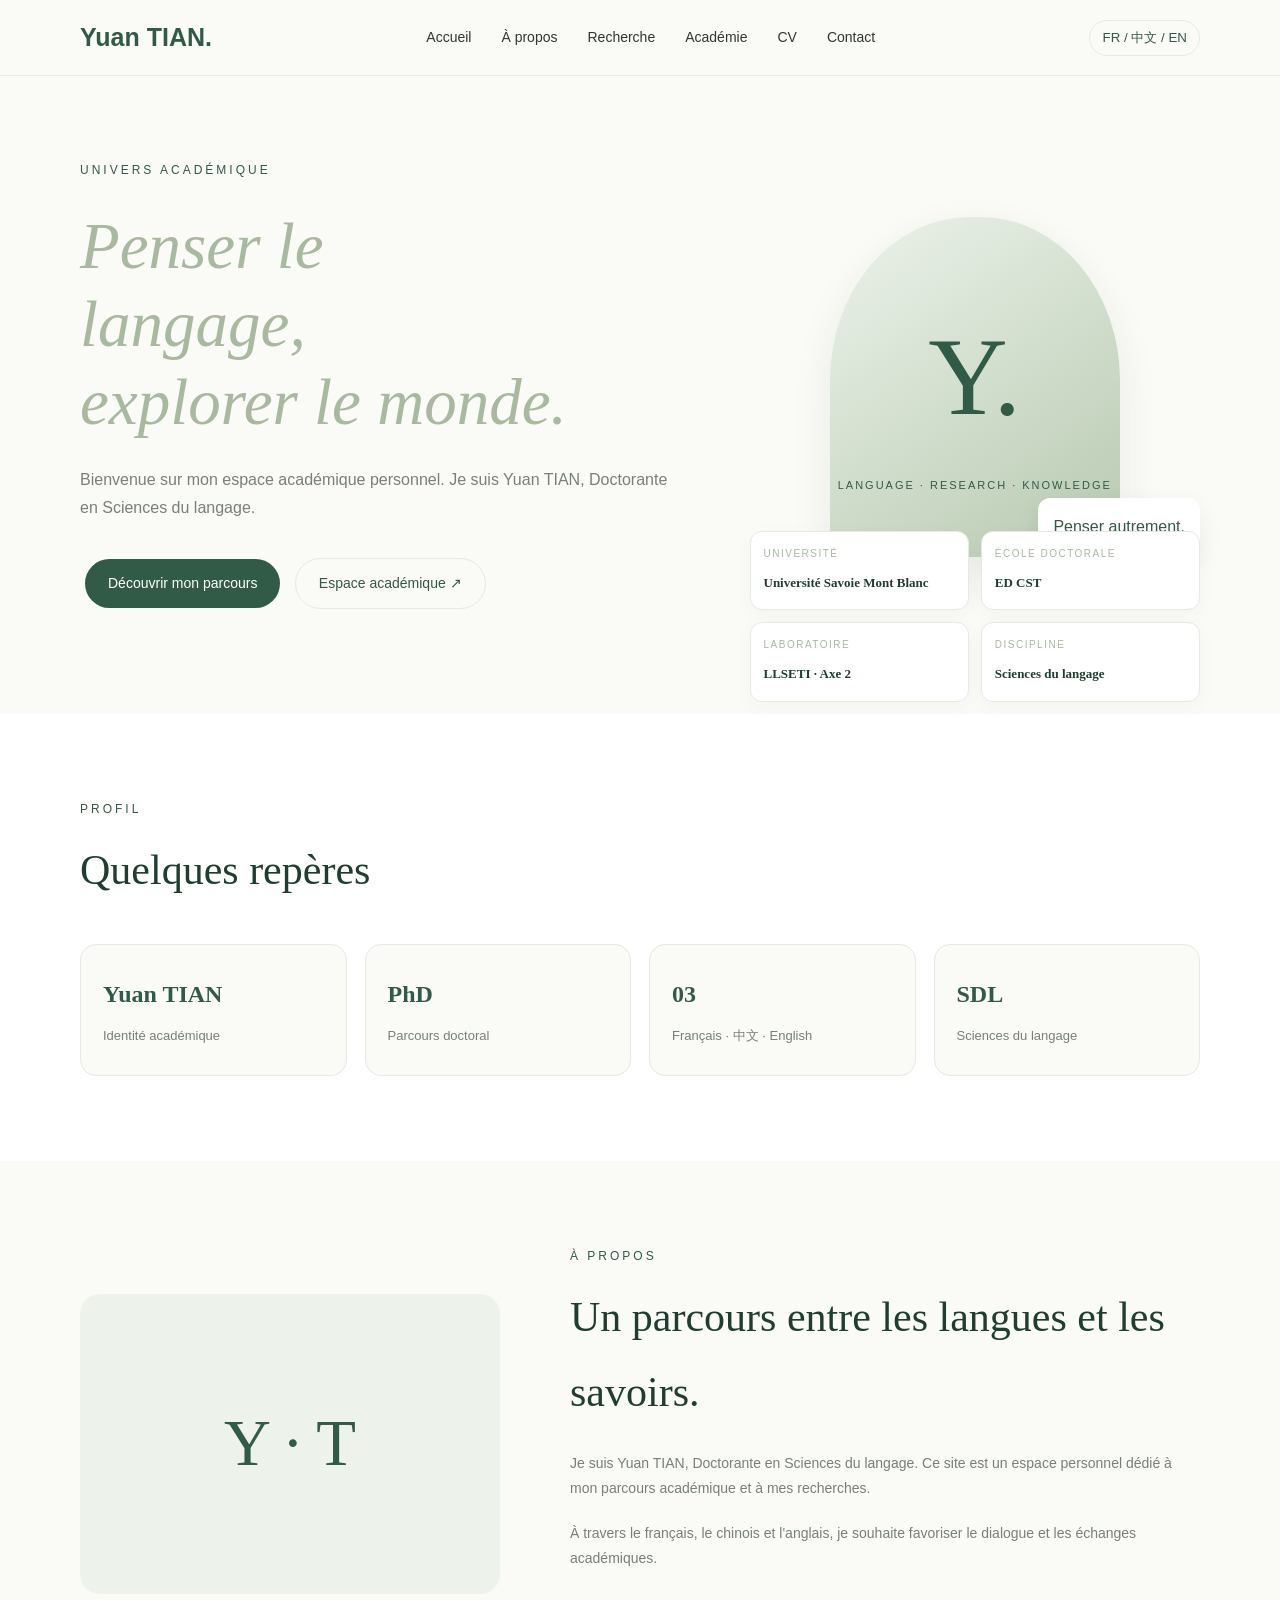
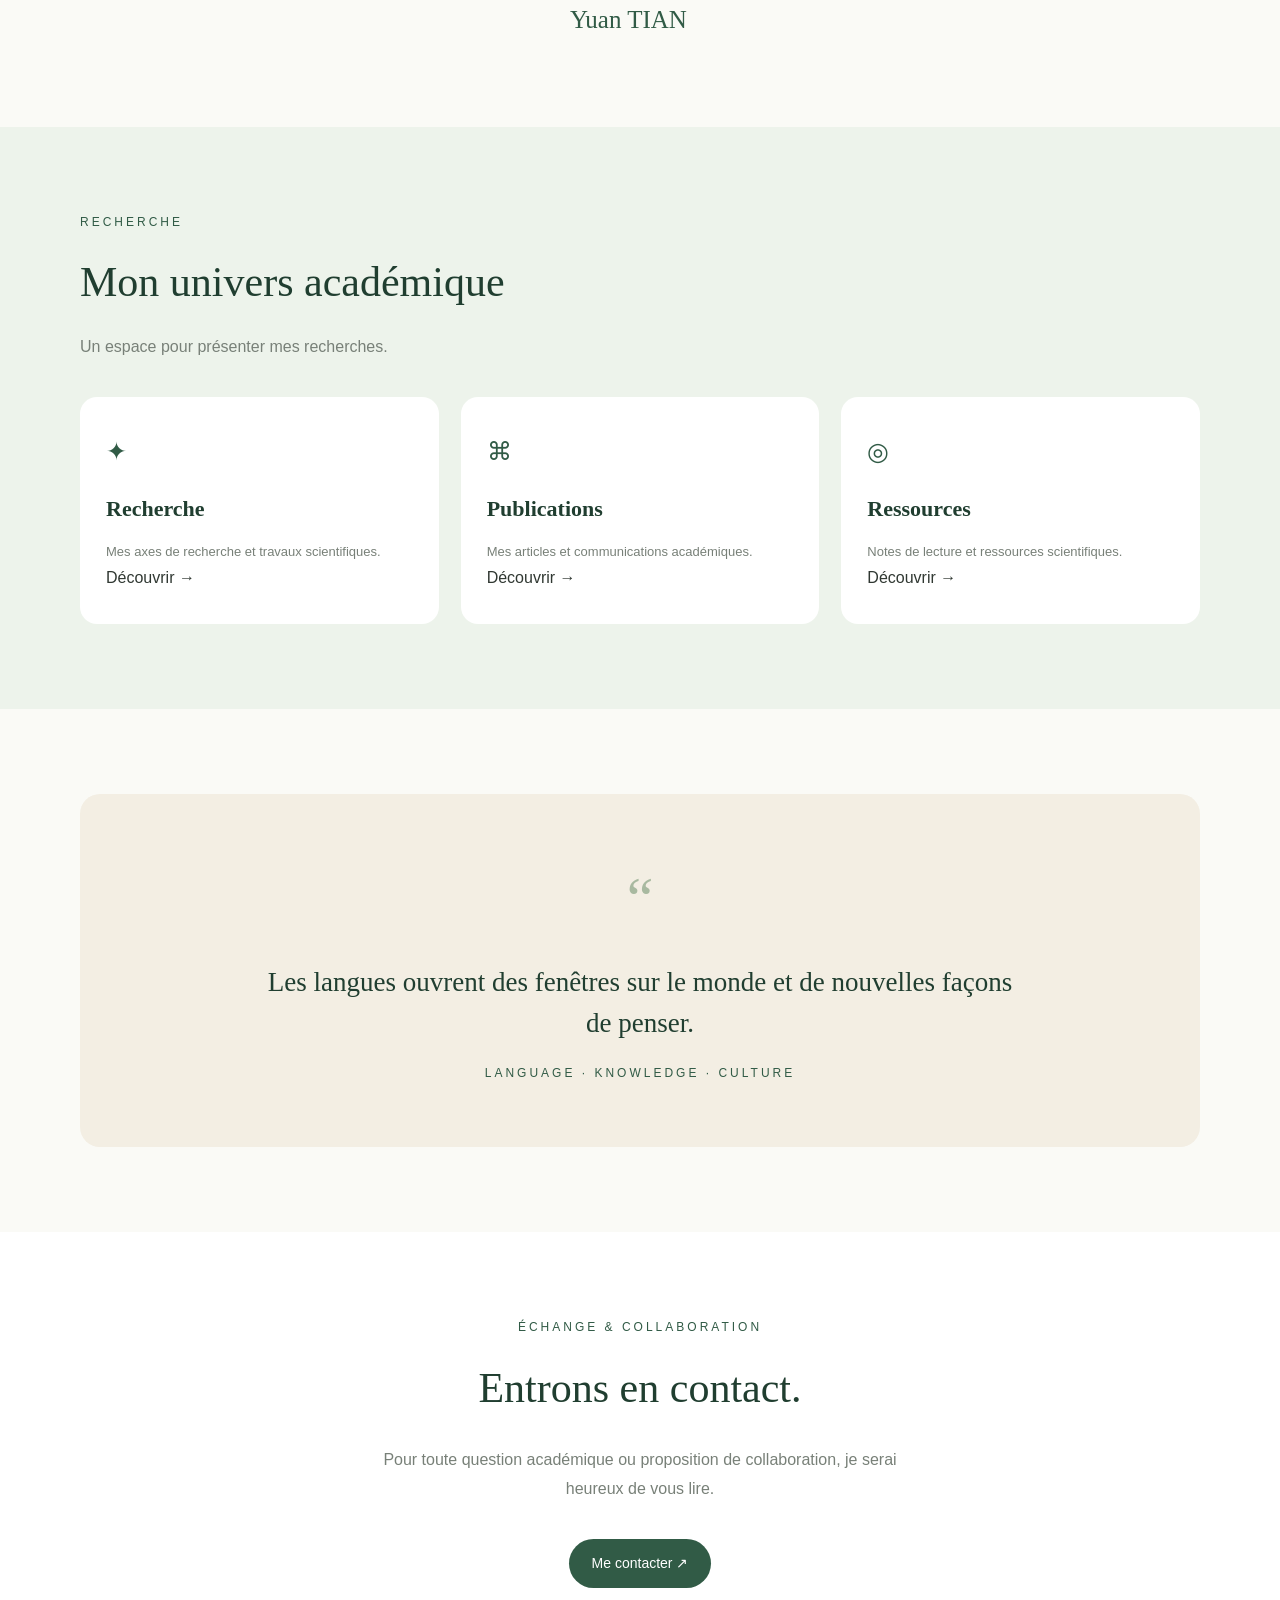
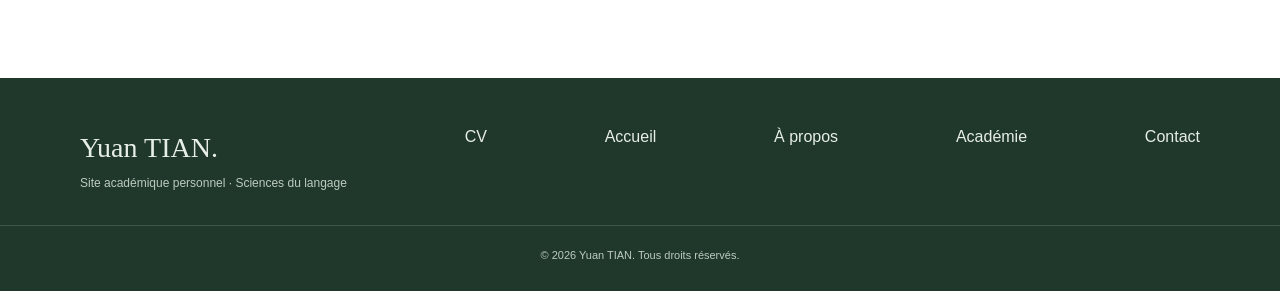
==== index.html @ 0dffac97 "Update index.html" ====
<!DOCTYPE html>
<html lang="fr">
<head>
<meta charset="UTF-8">
<meta name="viewport" content="width=device-width, initial-scale=1.0">
<title>Yuan TIAN | Sciences du langage</title>
<style>
:root {
  --bg:#fafaf6;
  --green:#315b46;
  --dark:#203e30;
  --sage:#a8b9a0;
  --light:#edf3eb;
  --cream:#f3eee3;
  --text:#303832;
  --muted:#788078;
  --border:#e7e9e1;
}
* {margin:0;padding:0;box-sizing:border-box}
html {scroll-behavior:smooth}
body {
  font-family:Arial,sans-serif;
  background:var(--bg);
  color:var(--text);
  line-height:1.8;
}
a {text-decoration:none;color:inherit}
.container {width:90%;max-width:1120px;margin:auto}

.navbar {
  position:fixed;top:0;left:0;width:100%;
  z-index:1000;background:rgba(250,250,246,.95);
  border-bottom:1px solid var(--border);
}
.nav-inner {
  height:75px;display:flex;
  align-items:center;justify-content:space-between;
}
.logo {font-size:25px;color:var(--green);font-weight:bold}
.nav-links {display:flex;gap:30px}
.nav-links a {font-size:14px;position:relative}
.nav-links a:hover {color:var(--green)}
.nav-links a:after {
  content:"";position:absolute;bottom:-7px;left:0;
  width:0;height:2px;background:var(--green);
  transition:.3s;
}
.nav-links a:hover:after {width:100%}
.language {
  border:1px solid var(--border);border-radius:30px;
  padding:8px 12px;background:transparent;
  color:var(--green);cursor:pointer;
}
.menu-toggle {display:none;border:0;background:none;font-size:24px;color:var(--green)}

.hero {padding:160px 0 100px}
.hero-grid {
  display:grid;grid-template-columns:1.15fr .85fr;
  gap:60px;align-items:center;
}
.eyebrow {color:var(--green);letter-spacing:3px;font-size:12px;margin-bottom:25px}
h1 {
  font-family:Georgia,serif;font-size:65px;
  font-weight:normal;line-height:1.2;
  color:var(--dark);margin-bottom:25px;
}
h1 span {color:var(--sage);font-style:italic}
.hero-description {color:var(--muted);font-size:16px;margin-bottom:30px}
.btn {
  display:inline-block;padding:12px 23px;
  border-radius:30px;margin:5px;font-size:14px;
  transition:.3s;
}
.btn-primary {background:var(--green);color:white}
.btn-primary:hover {background:var(--dark);transform:translateY(-3px)}
.btn-outline {border:1px solid var(--border);color:var(--green)}
.btn-outline:hover {background:var(--light)}

.hero-visual {
  min-height:400px;display:flex;
  justify-content:center;align-items:center;
  position:relative;
}
.visual-content {
  width:290px;height:340px;
  border-radius:48% 48% 15px 15px;
  background:linear-gradient(145deg,#edf3eb,#b7c9b0);
  display:flex;flex-direction:column;
  align-items:center;justify-content:center;
  box-shadow:0 15px 40px #315b4615;
}
.visual-symbol {font-family:Georgia,serif;font-size:110px;color:var(--green)}
.visual-caption {font-size:11px;color:var(--green);letter-spacing:2px}
.floating-note {
  position:absolute;bottom:30px;right:0;
  background:white;padding:15px;border-radius:12px;
  color:var(--green);box-shadow:0 8px 25px #00000010;
}
.academic-info {
  position:absolute;
  left:0;
  bottom:-115px;
  width:100%;
  display:grid;
  grid-template-columns:1fr 1fr;
  gap:12px;
}

.academic-info-item {
  background:white;
  padding:13px;
  border:1px solid var(--border);
  border-radius:12px;
  box-shadow:0 5px 20px #00000008;
}

.academic-info-item span {
  display:block;
  font-size:10px;
  letter-spacing:1.5px;
  color:var(--sage);
  margin-bottom:5px;
}

.academic-info-item strong {
  font-family:Georgia,serif;
  font-size:13px;
  color:var(--dark);
}

@media(max-width:650px) {
  .academic-info {
    position:relative;
    bottom:auto;
    margin-top:20px;
  }

  .hero-visual {
    margin-bottom:20px;
  }
}
section {padding:85px 0}
.section-label {color:var(--green);font-size:12px;letter-spacing:3px;margin-bottom:12px}
.section-title {font-family:Georgia,serif;font-size:42px;font-weight:normal;color:var(--dark)}
.section-subtitle {color:var(--muted);margin-top:12px}
    
/* PROFILE CARDS */
.profile-card {
  background:#fafaf6;
  border:1px solid #e7e9e1;
  border-radius:16px;
  padding:28px 22px;
  transition:all .3s ease;
}
.profile-card strong {
  display:block;
  font-family:Georgia,serif;
  font-size:24px;
  color:#315b46;
  margin-bottom:8px;
}
.profile-card p {
  color:#788078;
  font-size:13px;
}
.profile-card:hover {
  transform:translateY(-7px);
  box-shadow:0 12px 35px rgba(39,65,47,.09);
  border-color:#a8b9a0;
}

/* ABOUT */
.about-grid {
  display:grid;
  grid-template-columns:.8fr 1.2fr;
  gap:70px;
  align-items:center;
}
.about-decoration {
  min-height:300px;
  background:#edf3eb;
  border-radius:20px;
  display:flex;
  align-items:center;
  justify-content:center;
  color:#315b46;
  font-family:Georgia,serif;
  font-size:65px;
}
.about-text {
  margin-top:20px;
  color:#788078;
  font-size:14px;
}
.about-signature {
  margin-top:25px;
  color:#315b46;
  font-family:Georgia,serif;
  font-size:25px;
}

/* RESEARCH */
.research {
  background:#edf3eb;
}
.research-grid {
  display:grid;
  grid-template-columns:repeat(3,1fr);
  gap:22px;
  margin-top:35px;
}
.research-card {
  padding:32px 26px;
  background:white;
  border-radius:17px;
  transition:.3s;
}
.research-card:hover {
  transform:translateY(-8px);
  box-shadow:0 12px 35px rgba(39,65,47,.09);
}
.research-icon {
  font-size:25px;
  color:#315b46;
  margin-bottom:15px;
}
.research-card h3 {
  font-family:Georgia,serif;
  font-size:22px;
  color:#203e30;
  margin-bottom:12px;
}
.research-card p {
  font-size:13px;
  color:#788078;
}

/* QUOTE */
.quote-box {
  background:#f3eee3;
  padding:50px 30px;
  text-align:center;
  border-radius:20px;
}
.quote-mark {
  color:#a8b9a0;
  font-family:Georgia,serif;
  font-size:60px;
}
.quote-text {
  max-width:750px;
  margin:10px auto 20px;
  font-family:Georgia,serif;
  font-size:27px;
  line-height:1.5;
  color:#203e30;
}

/* CONTACT */
.contact {
  background:white;
  text-align:center;
}
.contact-description {
  max-width:550px;
  margin:20px auto 30px;
  color:#788078;
}

/* FOOTER */
footer {
  background:#20382c;
  color:#e7eee7;
  padding:45px 0 25px;
}
.footer-grid {
  display:flex;
  justify-content:space-between;
  gap:30px;
  padding-bottom:30px;
}
.footer-name {
  font-family:Georgia,serif;
  font-size:28px;
}
.footer-description {
  color:#bdcbbf;
  font-size:12px;
}
.footer-links {
  display:flex;
  flex-wrap:wrap;
  gap:22px;
  font-size:13px;
}
.footer-links a:hover {
  color:#b5d0ae;
}
.copyright {
  padding-top:20px;
  border-top:1px solid #ffffff25;
  text-align:center;
  font-size:11px;
  color:#bdcbbf;
}

/* ANIMATION */
.reveal {
  opacity:0;
  transform:translateY(20px);
  transition:.7s;
}
.reveal.visible {
  opacity:1;
  transform:translateY(0);
}

/* MOBILE */
@media(max-width:850px) {
  .hero-grid {
    gap:25px;
  }
  #profileCards {
    grid-template-columns:repeat(2,1fr)!important;
  }
  .about-grid {
    gap:35px;
  }
}
@media(max-width:650px) {
  .nav-links {
    display:none;
    position:absolute;
    top:68px;
    left:0;
    width:100%;
    padding:25px 5%;
    background:#fafaf6;
    flex-direction:column;
    align-items:flex-start;
    gap:18px;
    border-bottom:1px solid #e7e9e1;
  }
  .nav-links.open {
    display:flex;
  }
  .menu-toggle {
    display:inline-block;
  }
  .hero {
    padding:125px 0 65px;
  }
  .hero-grid,.about-grid {
    grid-template-columns:1fr;
  }
  .hero-visual {
    min-height:340px;
  }
  .visual-content {
    width:230px;
    height:280px;
  }
  .visual-symbol {
    font-size:90px;
  }
  .research-grid {
    grid-template-columns:1fr;
  }
  .footer-grid {
    flex-direction:column;
  }
  .quote-text {
    font-size:22px;
  }
}

</style>
</head>
<body>

<header class="navbar">
<div class="container nav-inner">
  <a href="#home" class="logo">Yuan TIAN.</a>
  <nav class="nav-links" id="navLinks">
    <a href="#home" data-i18n="home">Accueil</a>
    <a href="#about" data-i18n="about">À propos</a>
    <a href="#research" data-i18n="research">Recherche</a>
    <a href="academic.html" data-i18n="academic">Académie</a>
    <a href="cv.html" data-i18n="cv">CV</a>
    <a href="contact.html" data-i18n="contact">Contact</a>
  </nav>
  <div>
    <button class="language" id="languageBtn">FR / 中文 / EN</button>
    <button class="menu-toggle" id="menuToggle">☰</button>
  </div>
</div>
</header>

<main>
<section class="hero" id="home">
<div class="container hero-grid">
  <div>
    <div class="eyebrow">UNIVERS ACADÉMIQUE</div>
    <h1>
      <span data-i18n="line1">Penser le</span><br>
      <span data-i18n="line2">langage,</span><br>
      <span data-i18n="line3">explorer le monde.</span>
    </h1>
    <p class="hero-description" data-i18n="description">
      Bienvenue sur mon espace académique personnel.
      Je suis Yuan TIAN, doctorante en Sciences du langage.
    </p>
    <a href="#about" class="btn btn-primary" data-i18n="discover">Découvrir mon parcours</a>
    <a href="academic.html" class="btn btn-outline" data-i18n="more">Espace académique ↗</a>
  </div>
  <div class="hero-visual reveal">
    <div class="visual-content">
      <div class="visual-symbol">Y.</div>
      <div class="visual-caption">LANGUAGE · RESEARCH · KNOWLEDGE</div>
    </div>
    <div class="floating-note">Penser autrement.</div>
        <div class="academic-info reveal">
      <div class="academic-info-item">
        <span>UNIVERSITÉ</span>
        <strong>Université Savoie Mont Blanc</strong>
      </div>

      <div class="academic-info-item">
        <span>ÉCOLE DOCTORALE</span>
        <strong>ED CST</strong>
      </div>

      <div class="academic-info-item">
        <span>LABORATOIRE</span>
        <strong>LLSETI · Axe 2</strong>
      </div>

      <div class="academic-info-item">
        <span>DISCIPLINE</span>
        <strong>Sciences du langage</strong>
      </div>
    </div>
  </div>
</div>
</section>

<section style="background:white">
<div class="container">
  <div class="section-label">PROFIL</div>
  <h2 class="section-title" data-i18n="profile">Quelques repères</h2>
  <div id="profileCards" style="display:grid;grid-template-columns:repeat(4,1fr);gap:18px;margin-top:35px">
    <div class="profile-card"><strong>Yuan TIAN</strong><p data-i18n="identity">Identité académique</p></div>
    <div class="profile-card"><strong>PhD</strong><p data-i18n="doctoral">Parcours doctoral</p></div>
    <div class="profile-card"><strong>03</strong><p data-i18n="languages">Français · 中文 · English</p></div>
    <div class="profile-card"><strong>SDL</strong><p data-i18n="discipline">Sciences du langage</p></div>
  </div>
</div>
</section>
    
<section id="about">
  <div class="container about-grid">
    <div class="about-decoration reveal">Y · T</div>
    <div>
      <div class="reveal">   <div class="section-label" data-i18n="aboutLabel">À PROPOS</div>
      <h2 class="section-title" data-i18n="aboutTitle">
        Un parcours entre les langues et les savoirs.
      </h2>
      <p class="about-text" data-i18n="aboutText">
        Je suis Yuan TIAN, Doctorante en Sciences du langage.
        Ce site est un espace personnel dédié à mon parcours
        académique et à mes recherches.
      </p>
      <p class="about-text" data-i18n="aboutText2">
        À travers le français, le chinois et l'anglais,
        je souhaite favoriser le dialogue et les échanges académiques.
      </p>
      <div class="about-signature">Yuan TIAN</div>
    </div>
  </div>
</section>

<section class="research" id="research">
  <div class="container">
    <div class="section-label" data-i18n="researchLabel">RECHERCHE</div>
    <h2 class="section-title" data-i18n="researchTitle">
      Mon univers académique
    </h2>
    <p class="section-subtitle" data-i18n="researchSubtitle">
      Un espace pour présenter mes recherches.
    </p>

   
<div class="research-grid">

  <!-- RECHERCHE -->
  <a href="academic.html#research"
     class="research-card reveal">
    <div class="research-icon">✦</div>
    <h3 data-i18n="card1Title">Recherche</h3>
    <p data-i18n="card1Text">
      Mes axes de recherche et travaux scientifiques.
    </p>
    <span class="card-link">Découvrir →</span>
  </a>

  <!-- PUBLICATIONS -->
  <a href="academic.html#publications"
     class="research-card reveal">
    <div class="research-icon">⌘</div>
    <h3 data-i18n="card2Title">Publications</h3>
    <p data-i18n="card2Text">
      Mes articles et communications académiques.
    </p>
    <span class="card-link">Découvrir →</span>
  </a>

  <!-- RESSOURCES -->
  <a href="academic.html#resources"
     class="research-card reveal">
    <div class="research-icon">◎</div>
    <h3 data-i18n="card3Title">Ressources</h3>
    <p data-i18n="card3Text">
      Notes de lecture et ressources scientifiques.
    </p>
    <span class="card-link">Découvrir →</span>
  </a>

</div>
</div>
</section>

<section>
  <div class="container">
    <div class="quote-box reveal">
      <div class="quote-mark">“</div>
      <p class="quote-text" data-i18n="quote">
        Les langues ouvrent des fenêtres sur le monde
        et de nouvelles façons de penser.
      </p>
      <div class="section-label">LANGUAGE · KNOWLEDGE · CULTURE</div>
    </div>
  </div>
</section>

<section class="contact">
  <div class="container reveal">
    <div class="section-label" data-i18n="contactLabel">
      ÉCHANGE & COLLABORATION
    </div>
    <h2 class="section-title" data-i18n="contactTitle">
      Entrons en contact.
    </h2>
    <p class="contact-description" data-i18n="contactText">
      Pour toute question académique ou proposition de collaboration,
      je serai heureux de vous lire.
    </p>
    <a href="contact.html" class="btn btn-primary" data-i18n="contactBtn">
      Me contacter ↗
    </a>
  </div>
</section>
</main>

<footer>
  <div class="container">
    <div class="footer-grid">
      <div>
        <div class="footer-name">Yuan TIAN.</div>
        <p class="footer-description">Site académique personnel · Sciences du langage</p>
      </div>
      <a href="cv.html" data-i18n="cv">CV</a>
        <a href="#home" data-i18n="home">Accueil</a>
        <a href="#about" data-i18n="about">À propos</a>
        <a href="academic.html" data-i18n="academic">Académie</a>
        <a href="contact.html" data-i18n="contact">Contact</a>
      </div>
    </div>
    <div class="copyright">
      © <span id="year"></span> Yuan TIAN. Tous droits réservés.
    </div>
  </div>
</footer>

<script>
const translations = {
fr:{
home:"Accueil",about:"À propos",research:"Recherche",
academic:"Académie",cv:"CV",contact:"Contact",
line1:"Penser le",line2:"langage,",line3:"explorer le monde.",
description:"Bienvenue sur mon espace académique personnel. Je suis Yuan TIAN, Doctorante en Sciences du langage.",
discover:"Découvrir mon parcours",more:"Espace académique ↗",
profile:"Quelques repères",identity:"Identité académique",
doctoral:"Parcours doctoral",languages:"Français · 中文 · English",
discipline:"Sciences du langage",
aboutLabel:"À PROPOS",
aboutTitle:"Un parcours entre les langues et les savoirs.",
aboutText:"Je suis Yuan TIAN, Doctorante en Sciences du langage. Ce site est un espace personnel dédié à mon parcours académique et à mes recherches.",
aboutText2:"À travers le français, le chinois et l'anglais, je souhaite favoriser le dialogue et les échanges académiques.",
researchLabel:"RECHERCHE",researchTitle:"Mon univers académique",
researchSubtitle:"Un espace pour présenter mes recherches.",
card1Title:"Recherche",card1Text:"Mes axes de recherche et travaux scientifiques.",
card2Title:"Publications",card2Text:"Mes articles et communications académiques.",
card3Title:"Ressources",card3Text:"Notes de lecture et ressources scientifiques.",
quote:"Les langues ouvrent des fenêtres sur le monde et de nouvelles façons de penser.",
contactLabel:"ÉCHANGE & COLLABORATION",
contactTitle:"Entrons en contact.",
contactText:"Pour toute question académique ou proposition de collaboration, je serai heureux de vous lire.",
contactBtn:"Me contacter ↗"
},
zh:{
home:"首页",about:"关于我",research:"研究方向",
academic:"学术空间",cv:"个人简历",contact:"联系我",
line1:"探索",line2:"语言，",line3:"理解世界。",
description:"欢迎来到我的个人学术网站。我是 Yuan TIAN，一名语言科学博士生。这里记录我的学术经历与研究活动。",
discover:"了解我的学术经历",more:"学术空间 ↗",
profile:"个人简介",identity:"个人学术身份",
doctoral:"博士研究生",languages:"法语 · 中文 · 英语",
discipline:"语言科学",
aboutLabel:"关于我",
aboutTitle:"在语言与知识之间探索。",
aboutText:"我是 Yuan TIAN，一名语言科学博士生。这个网站是我的个人学术空间，用于展示学术经历与研究。",
aboutText2:"通过法语、中文和英语，我希望促进交流、思考与学术对话。",
researchLabel:"学术研究",researchTitle:"我的学术空间",
researchSubtitle:"介绍我的研究与学术活动。",
card1Title:"研究方向",card1Text:"介绍研究主题与科学研究工作。",
card2Title:"学术成果",card2Text:"展示论文与学术会议成果。",
card3Title:"学习资源",card3Text:"阅读笔记与学术资料。",
quote:"语言为我们打开认识世界的窗口，也带来新的思考方式。",
contactLabel:"交流与合作",
contactTitle:"欢迎与我联系。",
contactText:"无论是学术问题还是合作邀请，我都期待与你交流。",
contactBtn:"联系我 ↗"
},
en:{
home:"Home",about:"About",research:"Research",
academic:"Academics",cv:"CV",contact:"Contact",
line1:"Thinking about",line2:"language,",line3:"exploring the world.",
description:"Welcome to my personal academic website. I am Yuan TIAN, a doctoral researcher in language sciences.",
discover:"Discover my journey",more:"Academic space ↗",
profile:"A few key facts",identity:"Academic identity",
doctoral:"Doctoral studies",languages:"French · Chinese · English",
discipline:"Language Sciences",
aboutLabel:"ABOUT",
aboutTitle:"A journey across languages and knowledge.",
aboutText:"I am Yuan TIAN, a doctoral researcher in language sciences. This website is dedicated to my academic journey and research.",
aboutText2:"Through French, Chinese and English, I hope to encourage dialogue and academic exchange.",
researchLabel:"RESEARCH",researchTitle:"My academic world",
researchSubtitle:"A space to present my research.",
card1Title:"Research",card1Text:"My research interests and scientific work.",
card2Title:"Publications",card2Text:"My articles and academic presentations.",
card3Title:"Resources",card3Text:"Reading notes and academic resources.",
quote:"Languages open windows onto the world and new ways of thinking.",
contactLabel:"EXCHANGE & COLLABORATION",
contactTitle:"Let's get in touch.",
contactText:"For academic questions or collaboration proposals, I would be delighted to hear from you.",
contactBtn:"Contact me ↗"
}
};


const order = ["fr", "zh", "en"];

// Read the previously selected language
let lang = localStorage.getItem("preferredLanguage") || "fr";

function setLanguage(next) {
  if (!translations[next]) return;

  lang = next;

  // Save language for all pages
  localStorage.setItem("preferredLanguage", next);

  document.documentElement.lang =
    next === "zh" ? "zh-CN" : next;

  document.querySelectorAll("[data-i18n]").forEach(el => {
    const key = el.dataset.i18n;

    if (translations[next][key]) {
      el.textContent = translations[next][key];
    }
  });

  document.getElementById("languageBtn").textContent =
    next === "fr" ? "FR / 中文 / EN" :
    next === "zh" ? "中文 / FR / EN" :
    "EN / FR / 中文";
}

// Language switching
document.getElementById("languageBtn").addEventListener("click", () => {
  const currentIndex = order.indexOf(lang);
  const nextIndex = (currentIndex + 1) % order.length;

  setLanguage(order[nextIndex]);
});

// Apply saved language on page load
setLanguage(lang);

const toggle=document.getElementById("menuToggle");
const nav=document.getElementById("navLinks");

toggle.addEventListener("click",()=>{
  nav.classList.toggle("open");
});

nav.querySelectorAll("a").forEach(a=>{
  a.addEventListener("click",()=>nav.classList.remove("open"));
});

document.getElementById("year").textContent=new Date().getFullYear();

if("IntersectionObserver" in window){
  const observer=new IntersectionObserver(entries=>{
    entries.forEach(entry=>{
      if(entry.isIntersecting){
        entry.target.classList.add("visible");
        observer.unobserve(entry.target);
      }
    });
  },{threshold:.12});

  document.querySelectorAll(".reveal").forEach(el=>observer.observe(el));
}
</script>
</body>
</html>
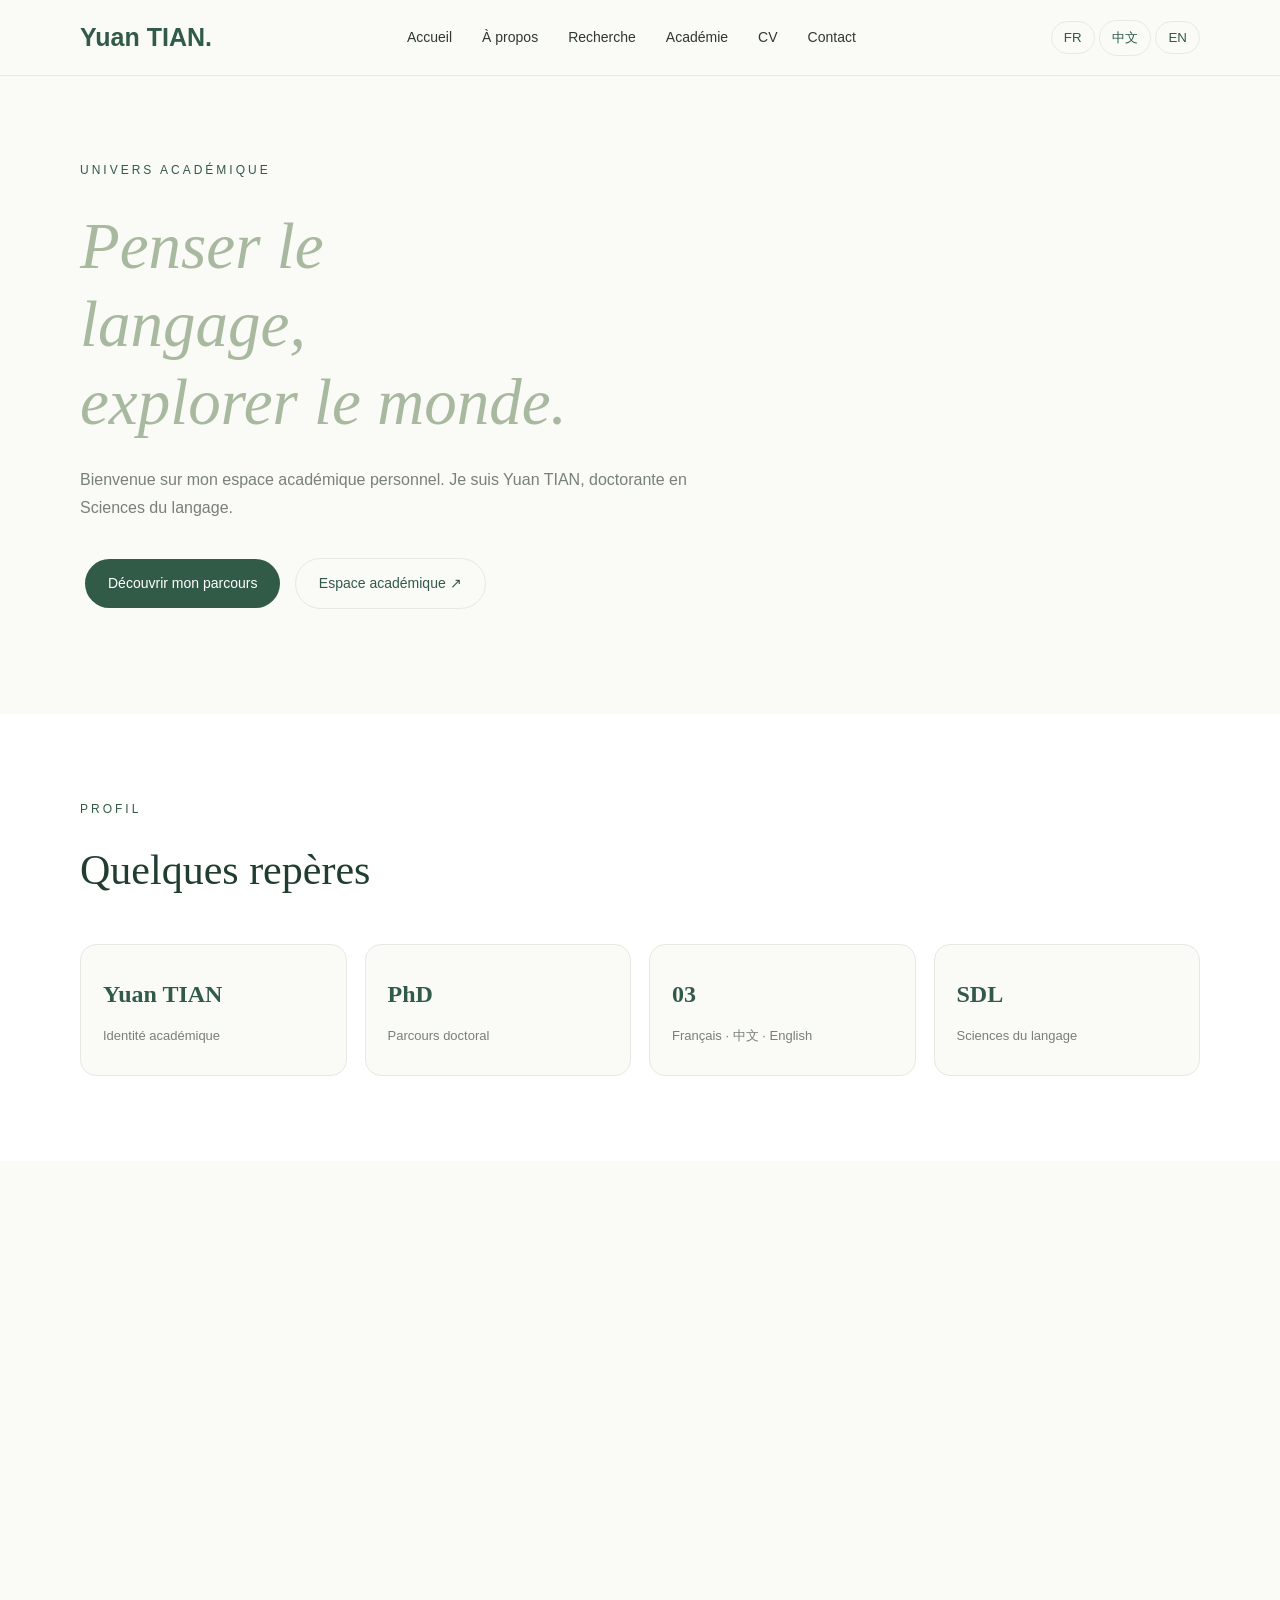
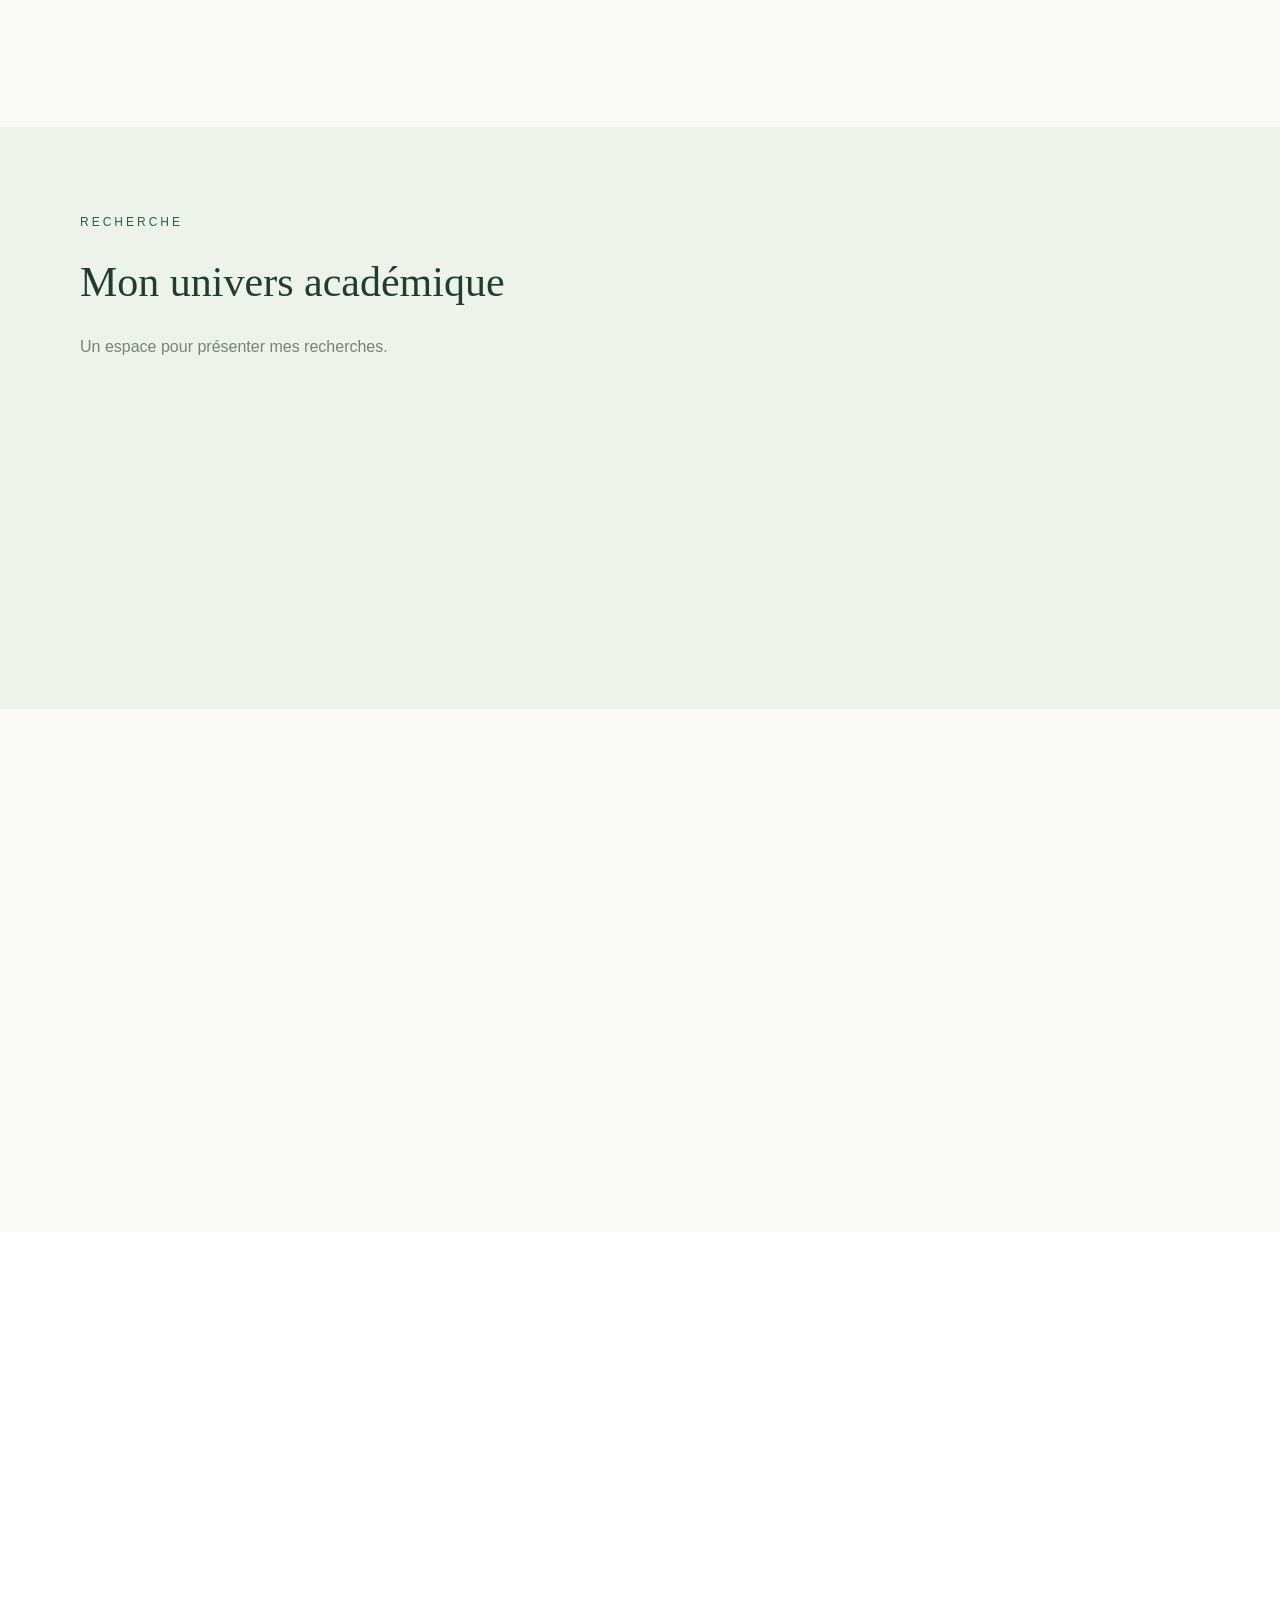
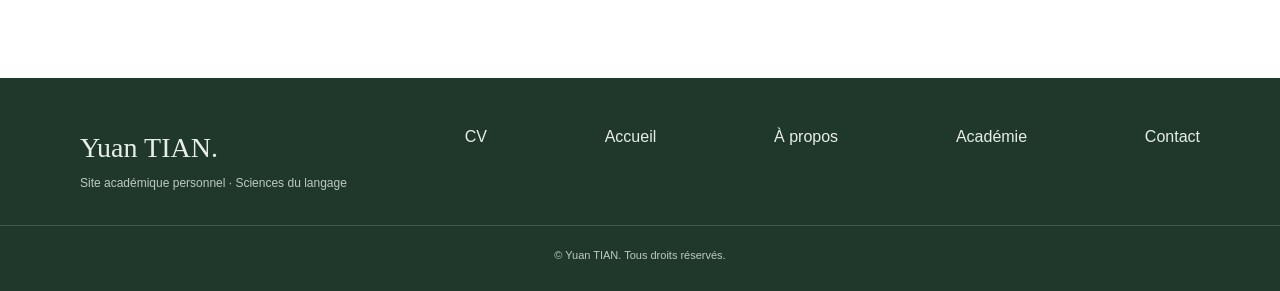
==== commit 79960cc3: "Update index.html" ====
--- a/index.html
+++ b/index.html
@@ -391,9 +391,11 @@
     <a href="contact.html" data-i18n="contact">Contact</a>
   </nav>
   <div>
-    <button class="language" id="languageBtn">FR / 中文 / EN</button>
-    <button class="menu-toggle" id="menuToggle">☰</button>
-  </div>
+    <div class="language-switcher">
+  <button class="language" data-home-lang="fr">FR</button>
+  <button class="language" data-home-lang="zh">中文</button>
+  <button class="language" data-home-lang="en">EN</button>
+</div>
 </div>
 </header>
 
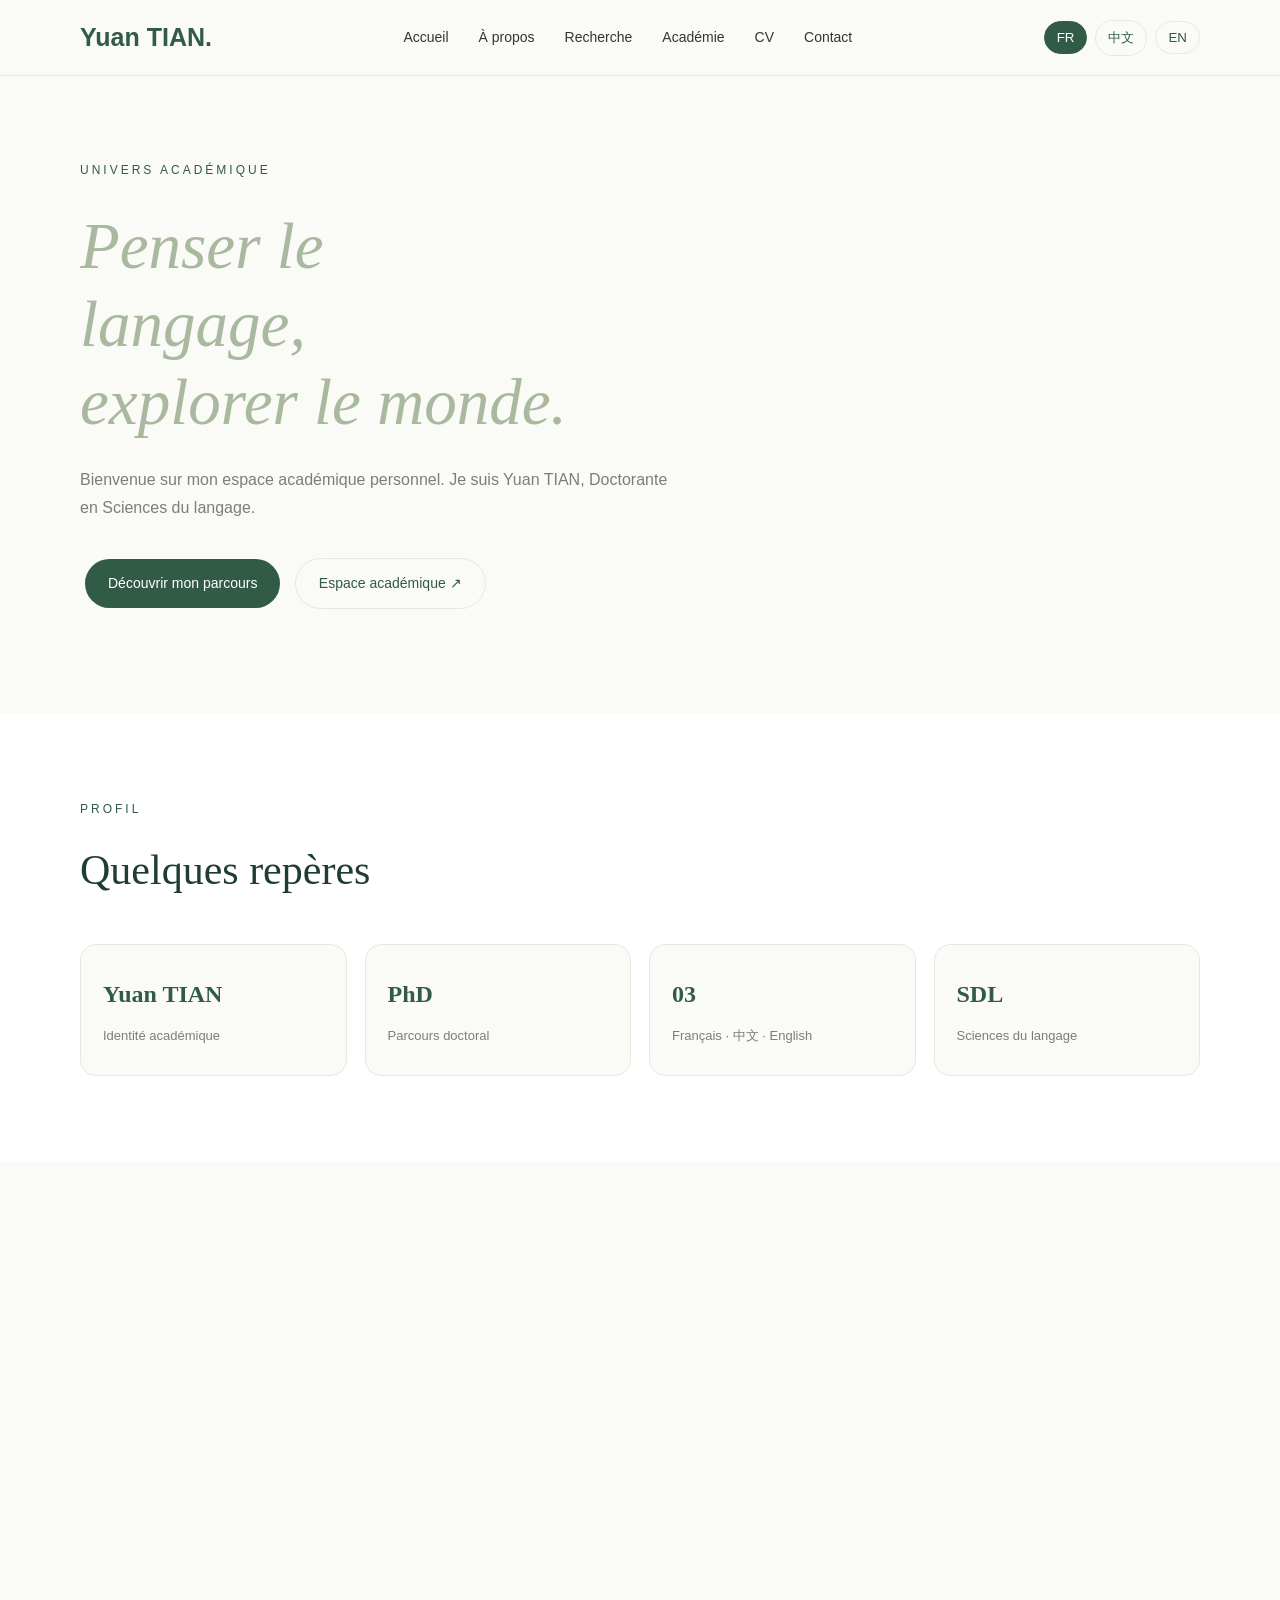
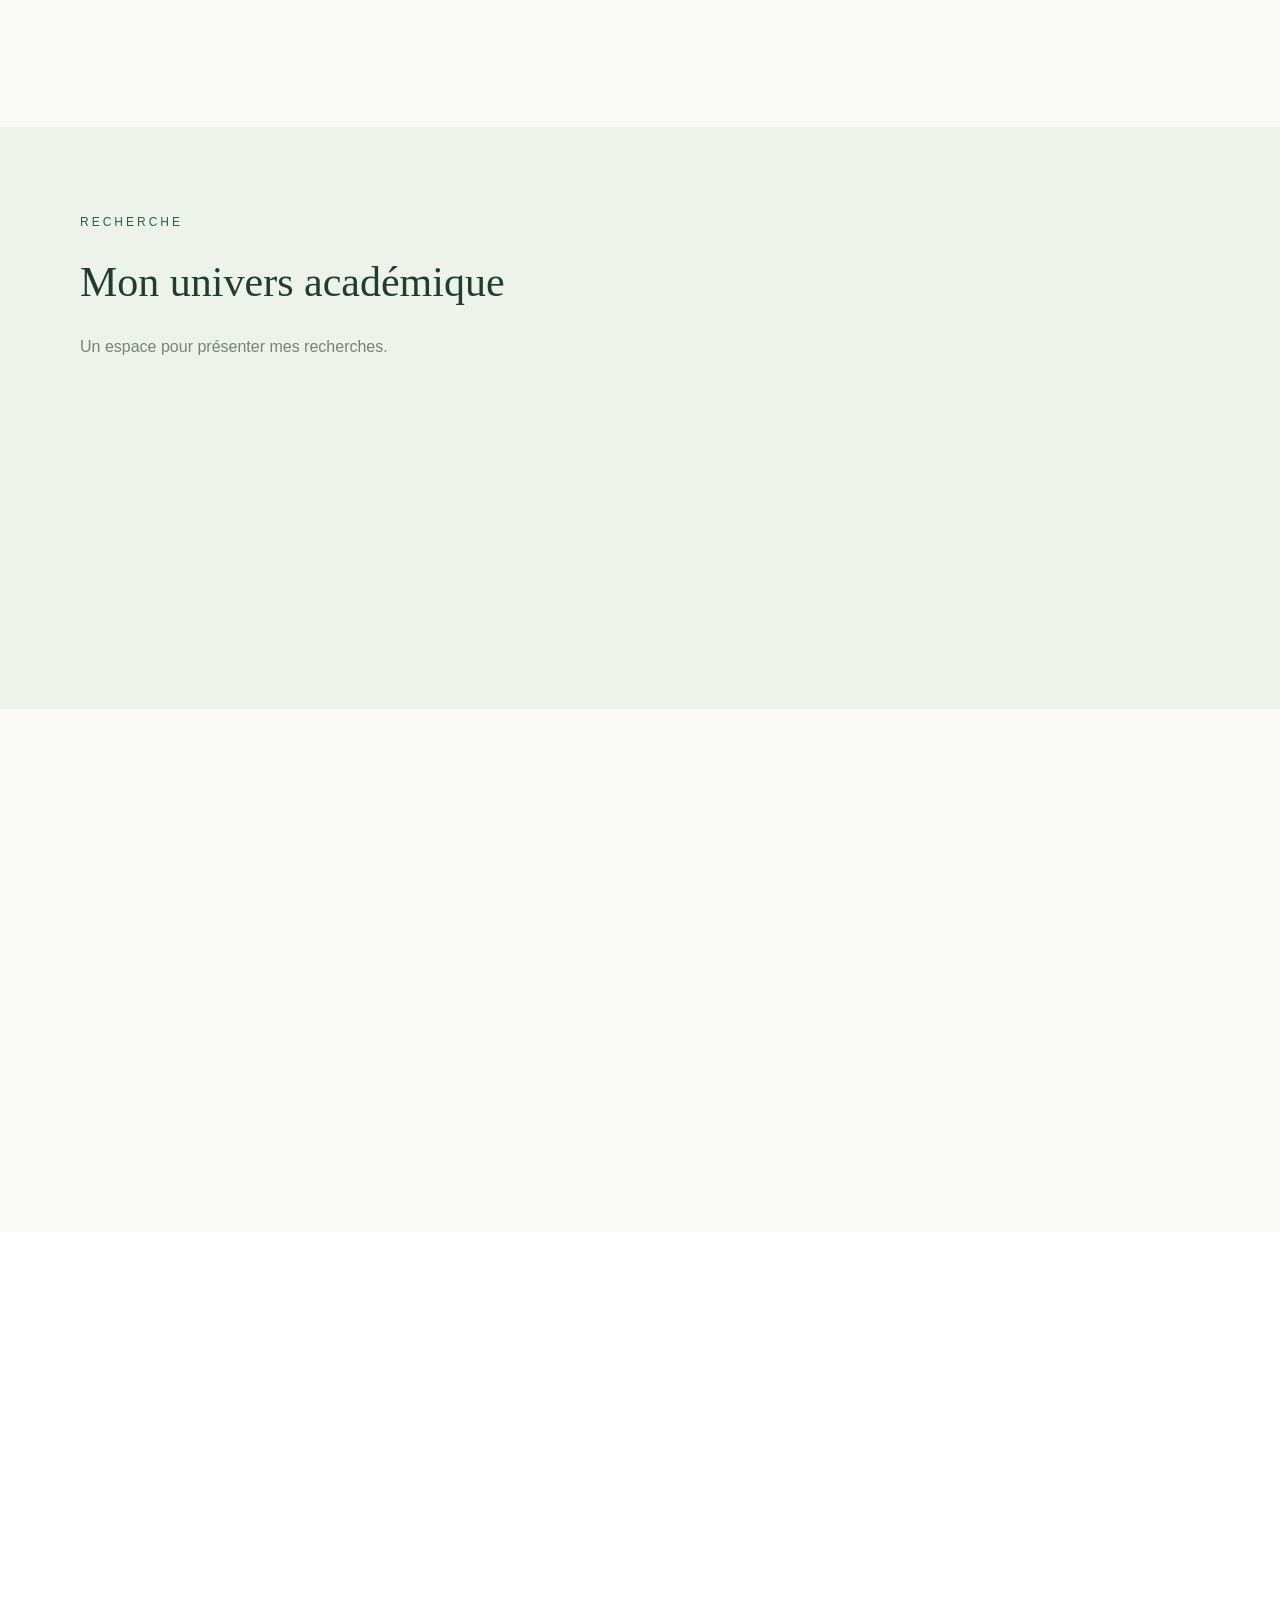
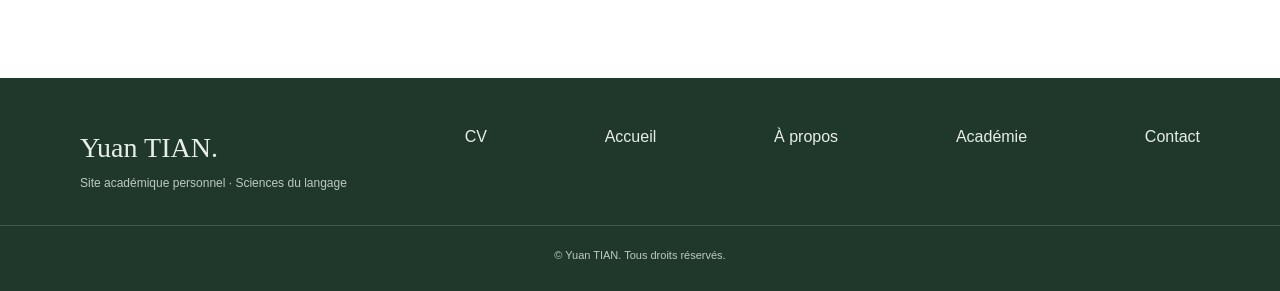
==== commit b5d8b187: "Update index.html" ====
--- a/index.html
+++ b/index.html
@@ -374,7 +374,17 @@
     font-size:22px;
   }
 }
-
+.language-switcher {
+  display: flex;
+  gap: 8px;
+  align-items: center;
+}
+
+.language.active {
+  background: var(--green);
+  color: white;
+  border-color: var(--green);
+}
 </style>
 </head>
 <body>
@@ -661,18 +671,34 @@
 };
 
 
-const order = ["fr", "zh", "en"];
-
-// Read the previously selected language
-let lang = localStorage.getItem("preferredLanguage") || "fr";
+const STORAGE_KEY = "yuan_tian_language";
+
+const languageMap = {
+  fr: "FR",
+  zh: "CN",
+  en: "EN"
+};
+
+// Read saved language
+const savedLanguage = localStorage.getItem(STORAGE_KEY);
+
+const oldLanguage = localStorage.getItem("preferredLanguage");
+
+let lang = savedLanguage
+  ? ({
+      FR: "fr",
+      CN: "zh",
+      EN: "en"
+    }[savedLanguage] || "fr")
+  : (oldLanguage || "fr");
 
 function setLanguage(next) {
   if (!translations[next]) return;
 
   lang = next;
 
-  // Save language for all pages
-  localStorage.setItem("preferredLanguage", next);
+  // Save using the same format as other pages
+  localStorage.setItem(STORAGE_KEY, languageMap[next]);
 
   document.documentElement.lang =
     next === "zh" ? "zh-CN" : next;
@@ -680,26 +706,28 @@
   document.querySelectorAll("[data-i18n]").forEach(el => {
     const key = el.dataset.i18n;
 
-    if (translations[next][key]) {
+    if (translations[next][key] !== undefined) {
       el.textContent = translations[next][key];
     }
   });
 
-  document.getElementById("languageBtn").textContent =
-    next === "fr" ? "FR / 中文 / EN" :
-    next === "zh" ? "中文 / FR / EN" :
-    "EN / FR / 中文";
-}
-
-// Language switching
-document.getElementById("languageBtn").addEventListener("click", () => {
-  const currentIndex = order.indexOf(lang);
-  const nextIndex = (currentIndex + 1) % order.length;
-
-  setLanguage(order[nextIndex]);
+  // Highlight selected language
+  document.querySelectorAll("[data-home-lang]").forEach(button => {
+    const active = button.dataset.homeLang === next;
+
+    button.classList.toggle("active", active);
+    button.setAttribute("aria-pressed", String(active));
+  });
+}
+
+// Bind three independent buttons
+document.querySelectorAll("[data-home-lang]").forEach(button => {
+  button.addEventListener("click", () => {
+    setLanguage(button.dataset.homeLang);
+  });
 });
 
-// Apply saved language on page load
+// Restore saved language
 setLanguage(lang);
 
 const toggle=document.getElementById("menuToggle");
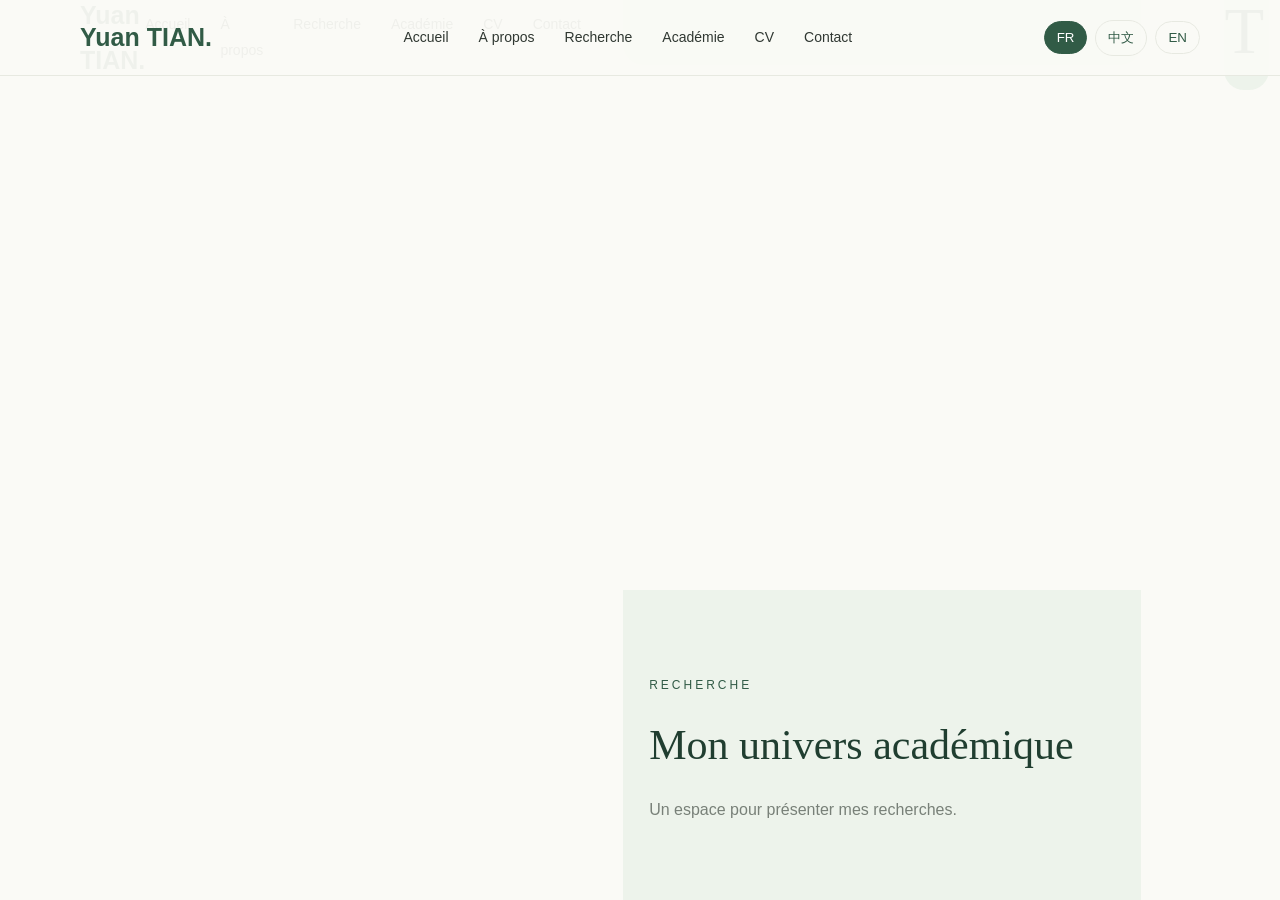
==== commit 453e97d4: "Update index.html" ====
--- a/index.html
+++ b/index.html
@@ -401,12 +401,26 @@
     <a href="contact.html" data-i18n="contact">Contact</a>
   </nav>
   <div>
+    <header class="navbar">
+  <div class="container nav-inner">
+    <a href="#home" class="logo">Yuan TIAN.</a>
+
+    <nav class="nav-links" id="navLinks">
+      <a href="#home" data-i18n="home">Accueil</a>
+      <a href="#about" data-i18n="about">À propos</a>
+      <a href="#research" data-i18n="research">Recherche</a>
+      <a href="academic.html" data-i18n="academic">Académie</a>
+      <a href="cv.html" data-i18n="cv">CV</a>
+      <a href="contact.html" data-i18n="contact">Contact</a>
+    </nav>
+
     <div class="language-switcher">
-  <button class="language" data-home-lang="fr">FR</button>
-  <button class="language" data-home-lang="zh">中文</button>
-  <button class="language" data-home-lang="en">EN</button>
-</div>
-</div>
+      <button class="language" data-home-lang="fr">FR</button>
+      <button class="language" data-home-lang="zh">中文</button>
+      <button class="language" data-home-lang="en">EN</button>
+    </div>
+
+  </div>
 </header>
 
 <main>
@@ -473,22 +487,33 @@
 <section id="about">
   <div class="container about-grid">
     <div class="about-decoration reveal">Y · T</div>
-    <div>
-      <div class="reveal">   <div class="section-label" data-i18n="aboutLabel">À PROPOS</div>
+  <section id="about">
+  <div class="container about-grid">
+
+    <div class="about-decoration reveal">Y · T</div>
+
+    <div class="reveal">
+      <div class="section-label" data-i18n="aboutLabel">
+        À PROPOS
+      </div>
+
       <h2 class="section-title" data-i18n="aboutTitle">
         Un parcours entre les langues et les savoirs.
       </h2>
+
       <p class="about-text" data-i18n="aboutText">
         Je suis Yuan TIAN, Doctorante en Sciences du langage.
-        Ce site est un espace personnel dédié à mon parcours
-        académique et à mes recherches.
+        Ce site est un espace personnel dédié à mon parcours académique et à mes recherches.
       </p>
+
       <p class="about-text" data-i18n="aboutText2">
         À travers le français, le chinois et l'anglais,
         je souhaite favoriser le dialogue et les échanges académiques.
       </p>
+
       <div class="about-signature">Yuan TIAN</div>
     </div>
+
   </div>
 </section>
 
@@ -730,16 +755,22 @@
 // Restore saved language
 setLanguage(lang);
 
-const toggle=document.getElementById("menuToggle");
-const nav=document.getElementById("navLinks");
-
-toggle.addEventListener("click",()=>{
-  nav.classList.toggle("open");
-});
-
-nav.querySelectorAll("a").forEach(a=>{
-  a.addEventListener("click",()=>nav.classList.remove("open"));
-});
+const toggle = document.getElementById("menuToggle");
+const nav = document.getElementById("navLinks");
+
+if (toggle && nav) {
+  toggle.addEventListener("click", () => {
+    nav.classList.toggle("open");
+  });
+}
+
+if (nav) {
+  nav.querySelectorAll("a").forEach(a => {
+    a.addEventListener("click", () => {
+      nav.classList.remove("open");
+    });
+  });
+}
 
 document.getElementById("year").textContent=new Date().getFullYear();
 
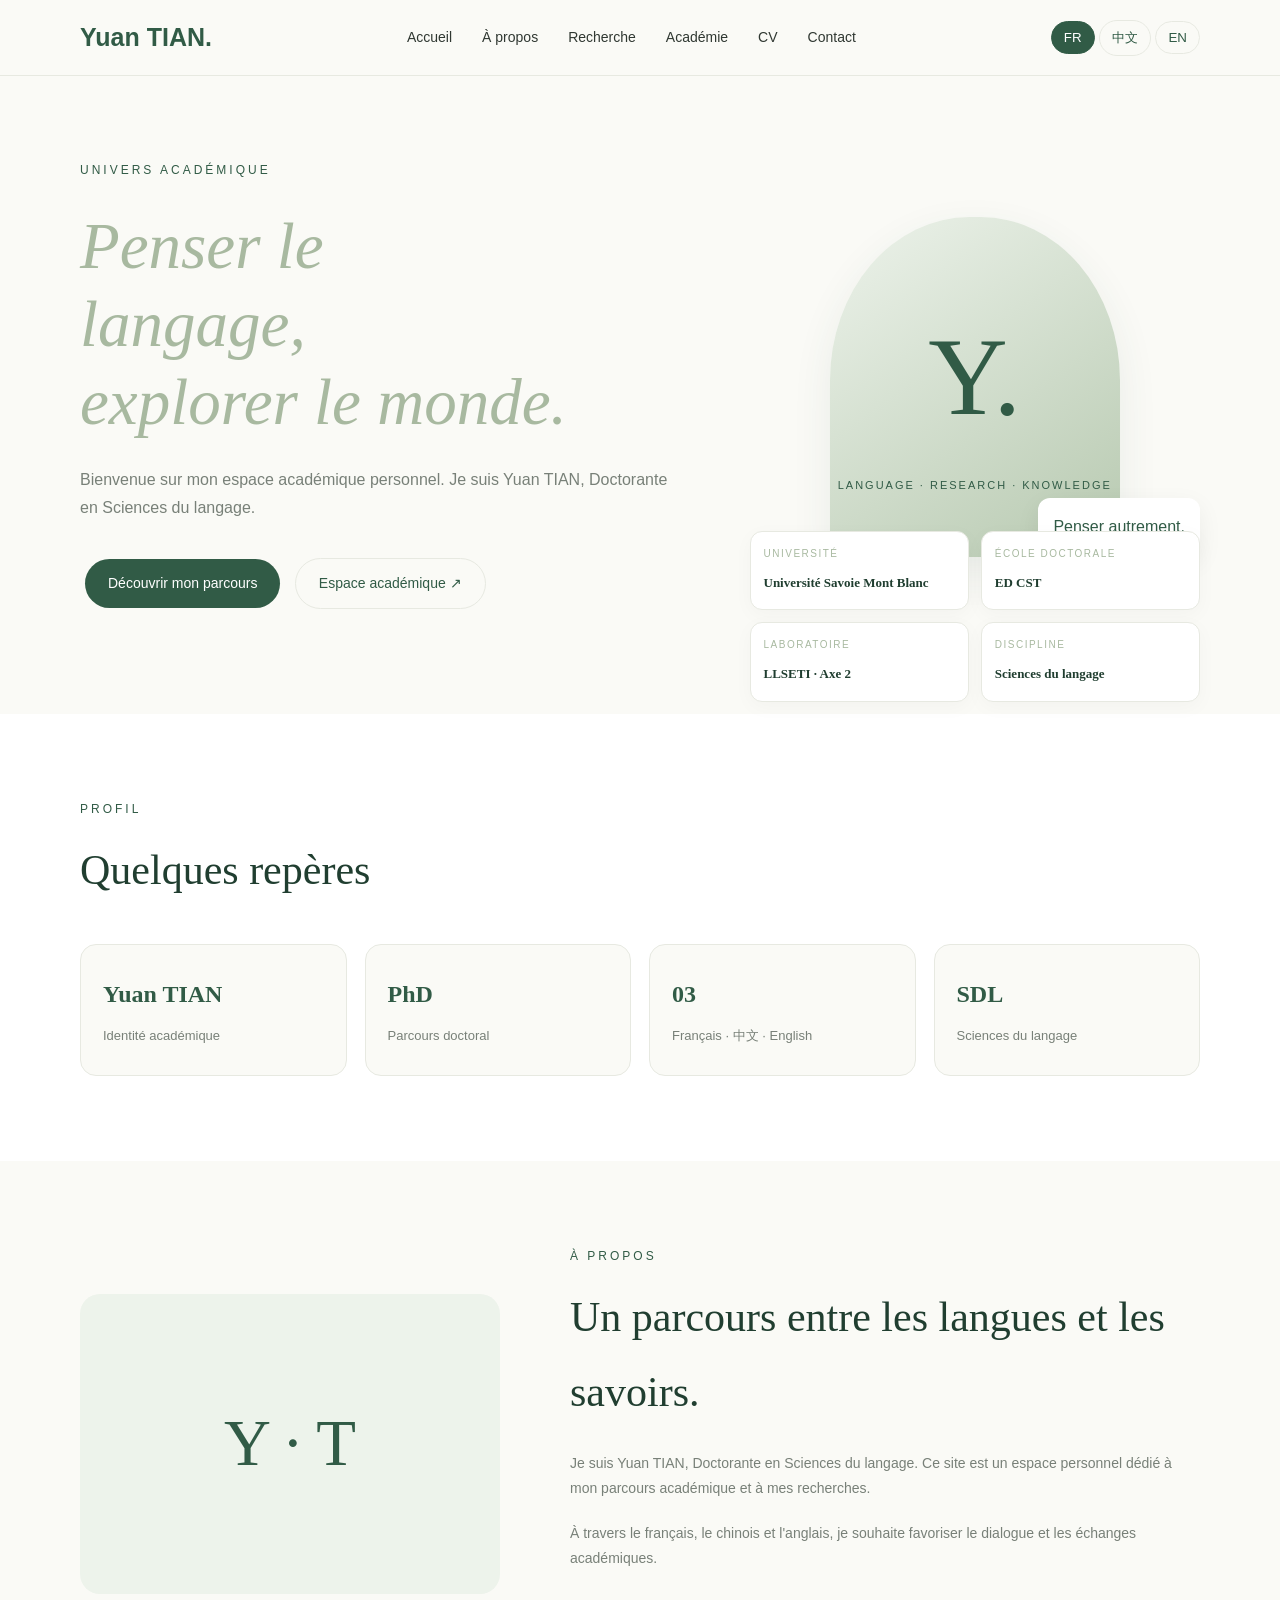
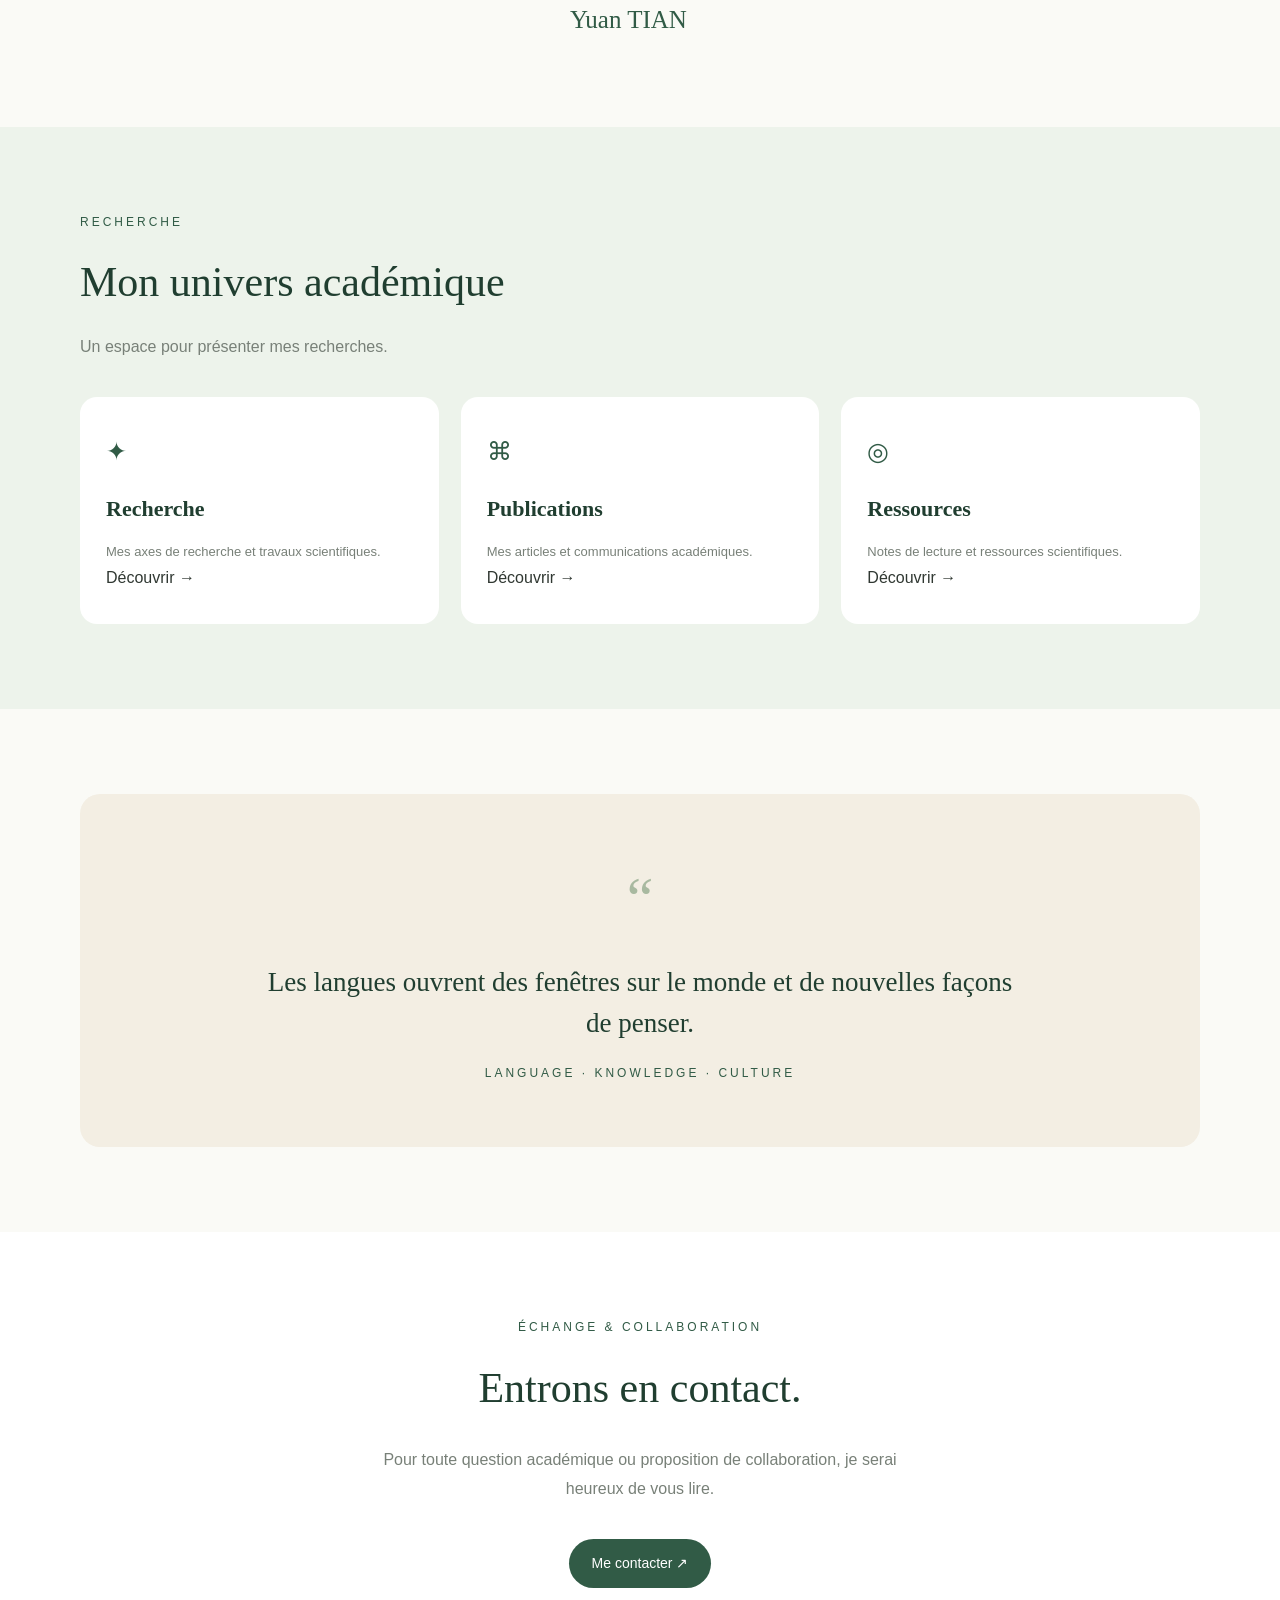
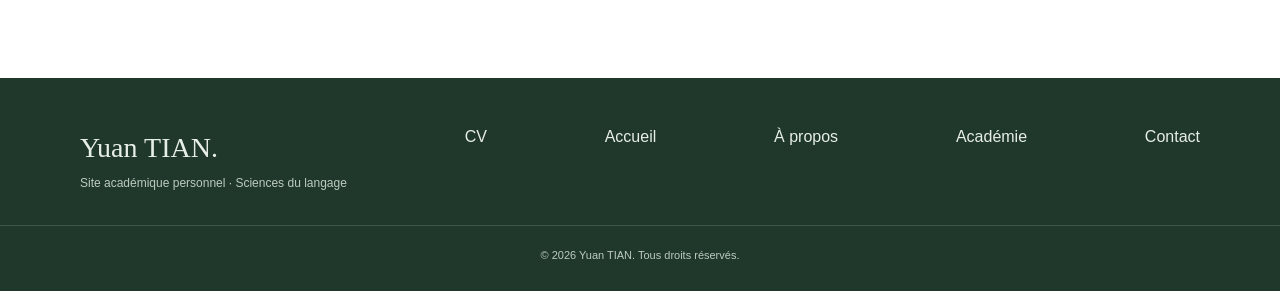
==== commit 363bfa75: "Update index.html" ====
--- a/index.html
+++ b/index.html
@@ -52,6 +52,11 @@
   padding:8px 12px;background:transparent;
   color:var(--green);cursor:pointer;
 }
+  .language.active {
+  background:var(--green);
+  color:white;
+  border-color:var(--green);
+}
 .menu-toggle {display:none;border:0;background:none;font-size:24px;color:var(--green)}
 
 .hero {padding:160px 0 100px}
@@ -374,17 +379,7 @@
     font-size:22px;
   }
 }
-.language-switcher {
-  display: flex;
-  gap: 8px;
-  align-items: center;
-}
-
-.language.active {
-  background: var(--green);
-  color: white;
-  border-color: var(--green);
-}
+
 </style>
 </head>
 <body>
@@ -400,27 +395,15 @@
     <a href="cv.html" data-i18n="cv">CV</a>
     <a href="contact.html" data-i18n="contact">Contact</a>
   </nav>
-  <div>
-    <header class="navbar">
-  <div class="container nav-inner">
-    <a href="#home" class="logo">Yuan TIAN.</a>
-
-    <nav class="nav-links" id="navLinks">
-      <a href="#home" data-i18n="home">Accueil</a>
-      <a href="#about" data-i18n="about">À propos</a>
-      <a href="#research" data-i18n="research">Recherche</a>
-      <a href="academic.html" data-i18n="academic">Académie</a>
-      <a href="cv.html" data-i18n="cv">CV</a>
-      <a href="contact.html" data-i18n="contact">Contact</a>
-    </nav>
-
+    <div style="display:flex;align-items:center;gap:10px">
     <div class="language-switcher">
       <button class="language" data-home-lang="fr">FR</button>
       <button class="language" data-home-lang="zh">中文</button>
       <button class="language" data-home-lang="en">EN</button>
     </div>
-
+    <button class="menu-toggle" id="menuToggle">☰</button>
   </div>
+</div>
 </header>
 
 <main>
@@ -487,33 +470,22 @@
 <section id="about">
   <div class="container about-grid">
     <div class="about-decoration reveal">Y · T</div>
-  <section id="about">
-  <div class="container about-grid">
-
-    <div class="about-decoration reveal">Y · T</div>
-
-    <div class="reveal">
-      <div class="section-label" data-i18n="aboutLabel">
-        À PROPOS
-      </div>
-
+    <div>
+      <div class="reveal">   <div class="section-label" data-i18n="aboutLabel">À PROPOS</div>
       <h2 class="section-title" data-i18n="aboutTitle">
         Un parcours entre les langues et les savoirs.
       </h2>
-
       <p class="about-text" data-i18n="aboutText">
         Je suis Yuan TIAN, Doctorante en Sciences du langage.
-        Ce site est un espace personnel dédié à mon parcours académique et à mes recherches.
+        Ce site est un espace personnel dédié à mon parcours
+        académique et à mes recherches.
       </p>
-
       <p class="about-text" data-i18n="aboutText2">
         À travers le français, le chinois et l'anglais,
         je souhaite favoriser le dialogue et les échanges académiques.
       </p>
-
       <div class="about-signature">Yuan TIAN</div>
     </div>
-
   </div>
 </section>
 
@@ -696,6 +668,9 @@
 };
 
 
+
+const order = ["fr", "zh", "en"];
+
 const STORAGE_KEY = "yuan_tian_language";
 
 const languageMap = {
@@ -704,9 +679,8 @@
   en: "EN"
 };
 
-// Read saved language
+// Read saved language from the shared storage
 const savedLanguage = localStorage.getItem(STORAGE_KEY);
-
 const oldLanguage = localStorage.getItem("preferredLanguage");
 
 let lang = savedLanguage
@@ -722,8 +696,9 @@
 
   lang = next;
 
-  // Save using the same format as other pages
+  // Save language for all pages
   localStorage.setItem(STORAGE_KEY, languageMap[next]);
+  localStorage.setItem("preferredLanguage", next);
 
   document.documentElement.lang =
     next === "zh" ? "zh-CN" : next;
@@ -736,7 +711,7 @@
     }
   });
 
-  // Highlight selected language
+  // Highlight selected language button
   document.querySelectorAll("[data-home-lang]").forEach(button => {
     const active = button.dataset.homeLang === next;
 
@@ -745,32 +720,26 @@
   });
 }
 
-// Bind three independent buttons
+// Three independent language buttons
 document.querySelectorAll("[data-home-lang]").forEach(button => {
   button.addEventListener("click", () => {
     setLanguage(button.dataset.homeLang);
   });
 });
 
-// Restore saved language
+// Apply saved language on page load
 setLanguage(lang);
 
-const toggle = document.getElementById("menuToggle");
-const nav = document.getElementById("navLinks");
-
-if (toggle && nav) {
-  toggle.addEventListener("click", () => {
-    nav.classList.toggle("open");
-  });
-}
-
-if (nav) {
-  nav.querySelectorAll("a").forEach(a => {
-    a.addEventListener("click", () => {
-      nav.classList.remove("open");
-    });
-  });
-}
+const toggle=document.getElementById("menuToggle");
+const nav=document.getElementById("navLinks");
+
+toggle.addEventListener("click",()=>{
+  nav.classList.toggle("open");
+});
+
+nav.querySelectorAll("a").forEach(a=>{
+  a.addEventListener("click",()=>nav.classList.remove("open"));
+});
 
 document.getElementById("year").textContent=new Date().getFullYear();
 
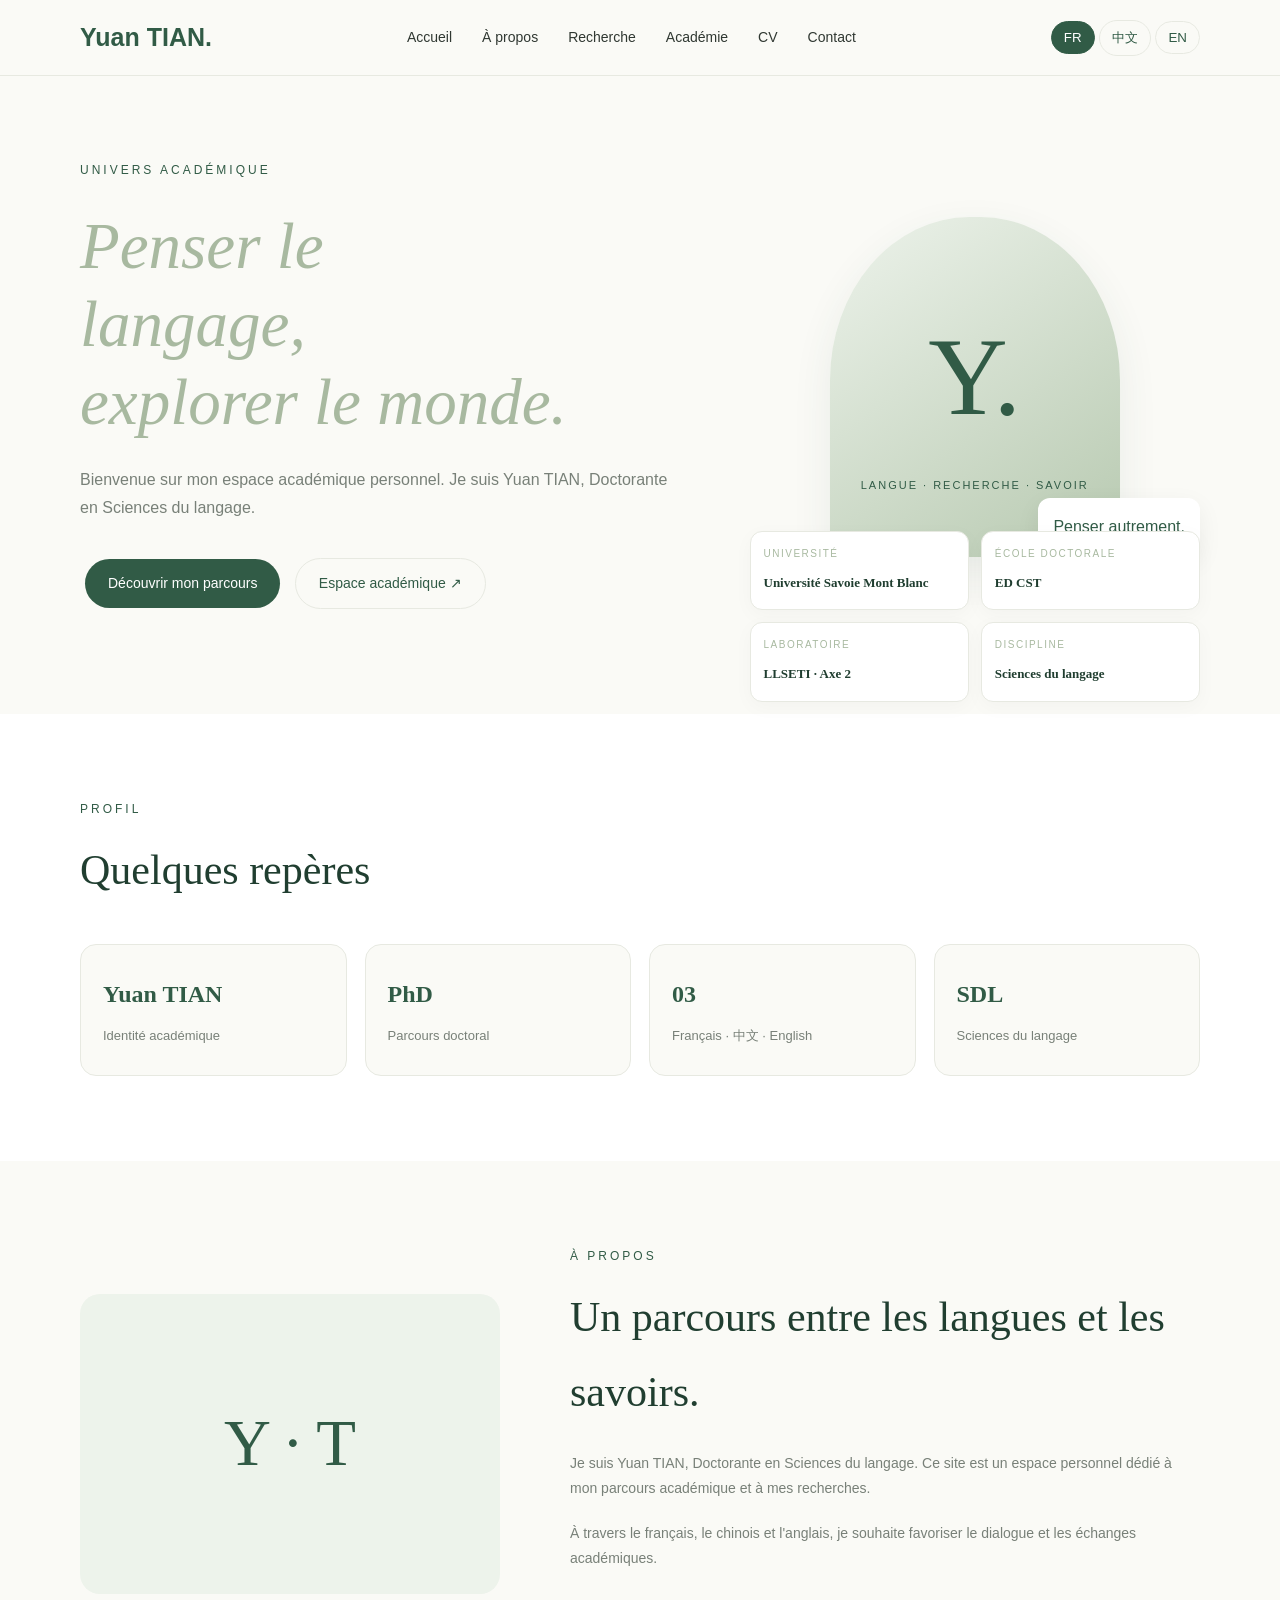
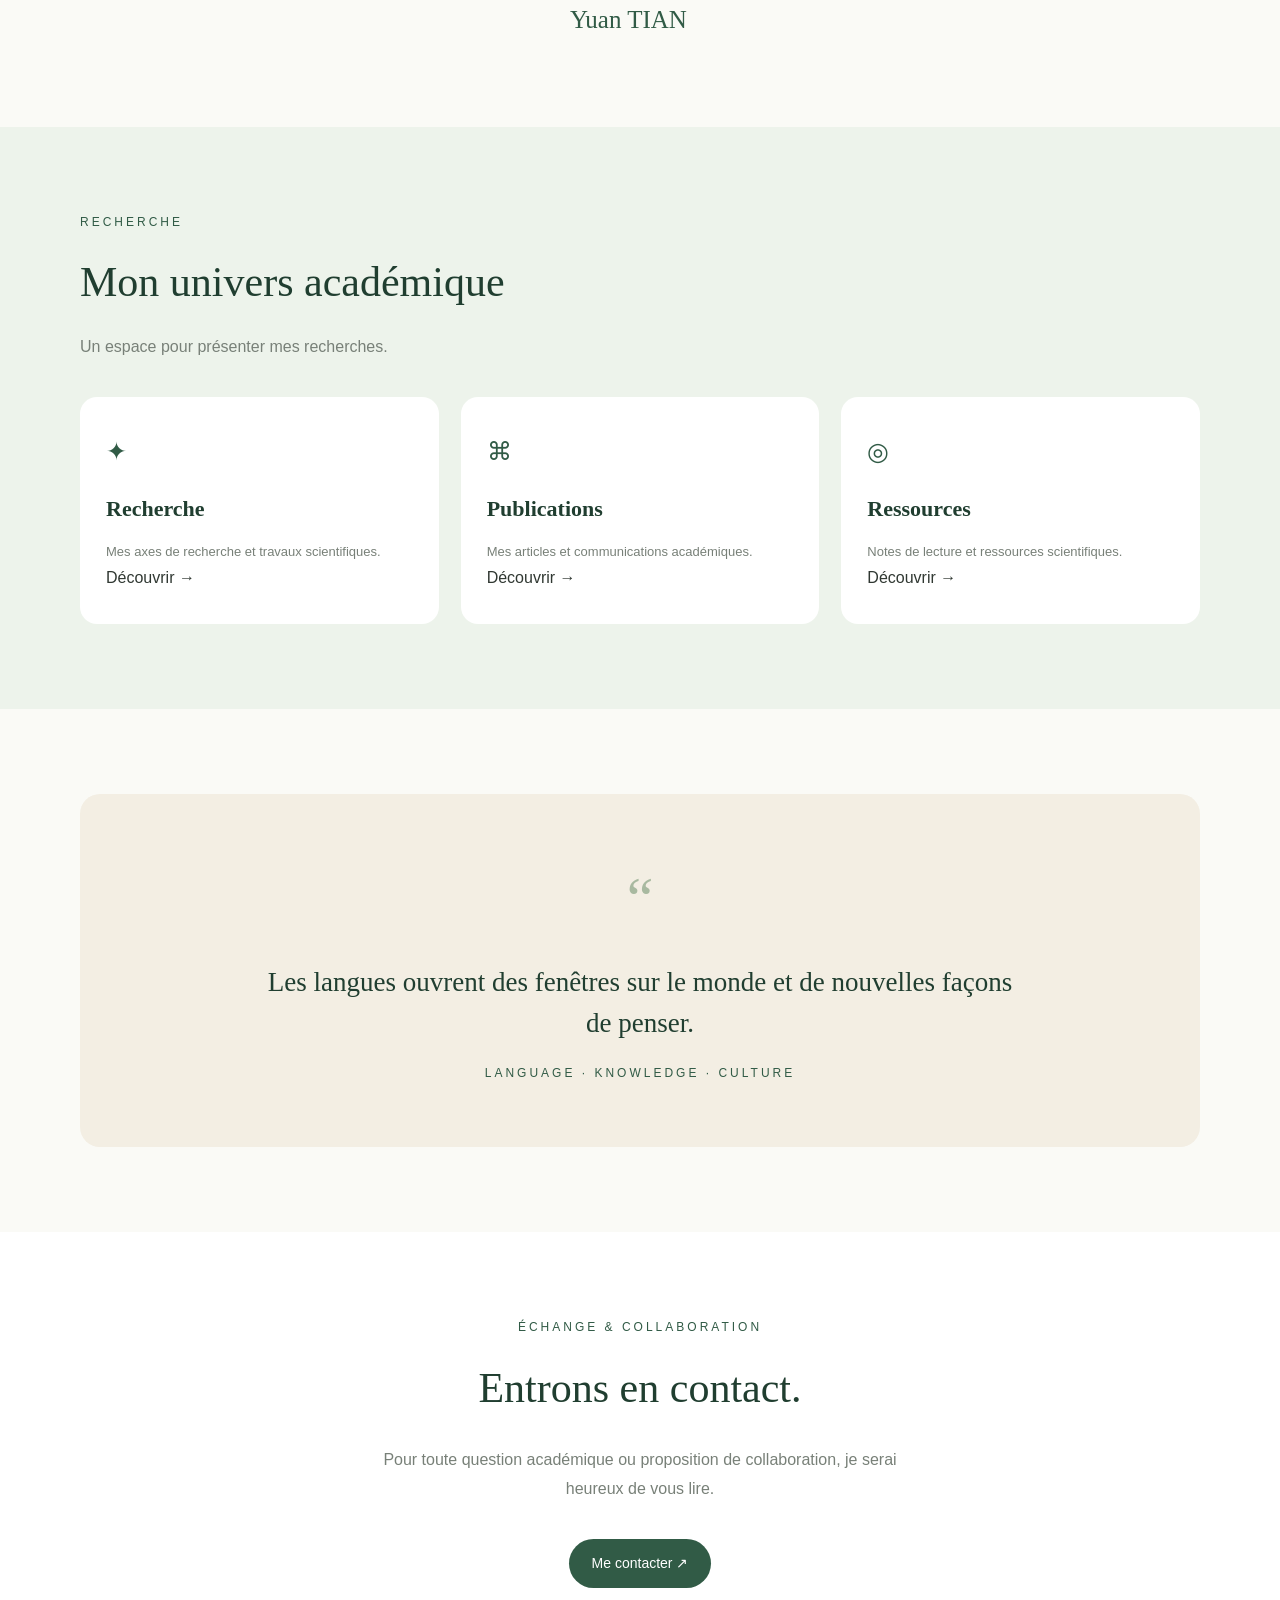
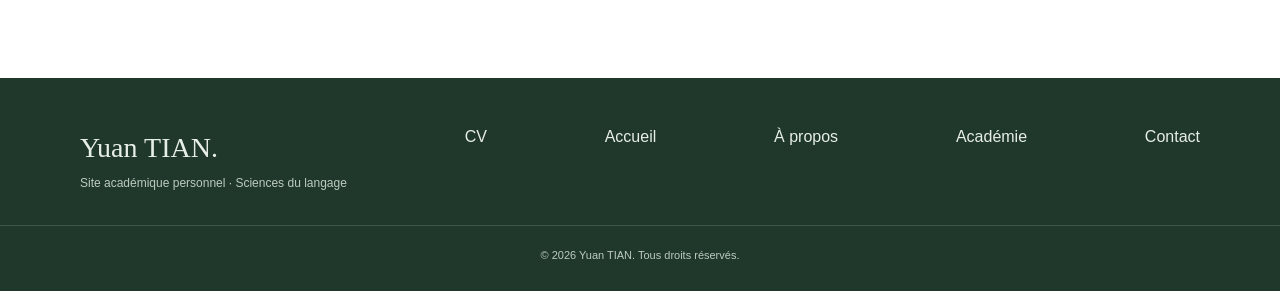
==== commit 97eda694: "Update index.html" ====
--- a/index.html
+++ b/index.html
@@ -426,27 +426,31 @@
   <div class="hero-visual reveal">
     <div class="visual-content">
       <div class="visual-symbol">Y.</div>
-      <div class="visual-caption">LANGUAGE · RESEARCH · KNOWLEDGE</div>
+    <div class="visual-caption" data-i18n="visualCaption">
+  LANGUE · RECHERCHE · SAVOIR
+</div>
     </div>
-    <div class="floating-note">Penser autrement.</div>
+   <div class="floating-note" data-i18n="floatingNote">
+  Penser autrement.
+</div>
         <div class="academic-info reveal">
       <div class="academic-info-item">
-        <span>UNIVERSITÉ</span>
+       <span data-i18n="university">UNIVERSITÉ</span>
         <strong>Université Savoie Mont Blanc</strong>
       </div>
 
       <div class="academic-info-item">
-        <span>ÉCOLE DOCTORALE</span>
+       <span data-i18n="doctoralSchool">ÉCOLE DOCTORALE</span>
         <strong>ED CST</strong>
       </div>
 
       <div class="academic-info-item">
-        <span>LABORATOIRE</span>
+       <span data-i18n="laboratory">LABORATOIRE</span>
         <strong>LLSETI · Axe 2</strong>
       </div>
 
       <div class="academic-info-item">
-        <span>DISCIPLINE</span>
+        <span data-i18n="field">DISCIPLINE</span>
         <strong>Sciences du langage</strong>
       </div>
     </div>
